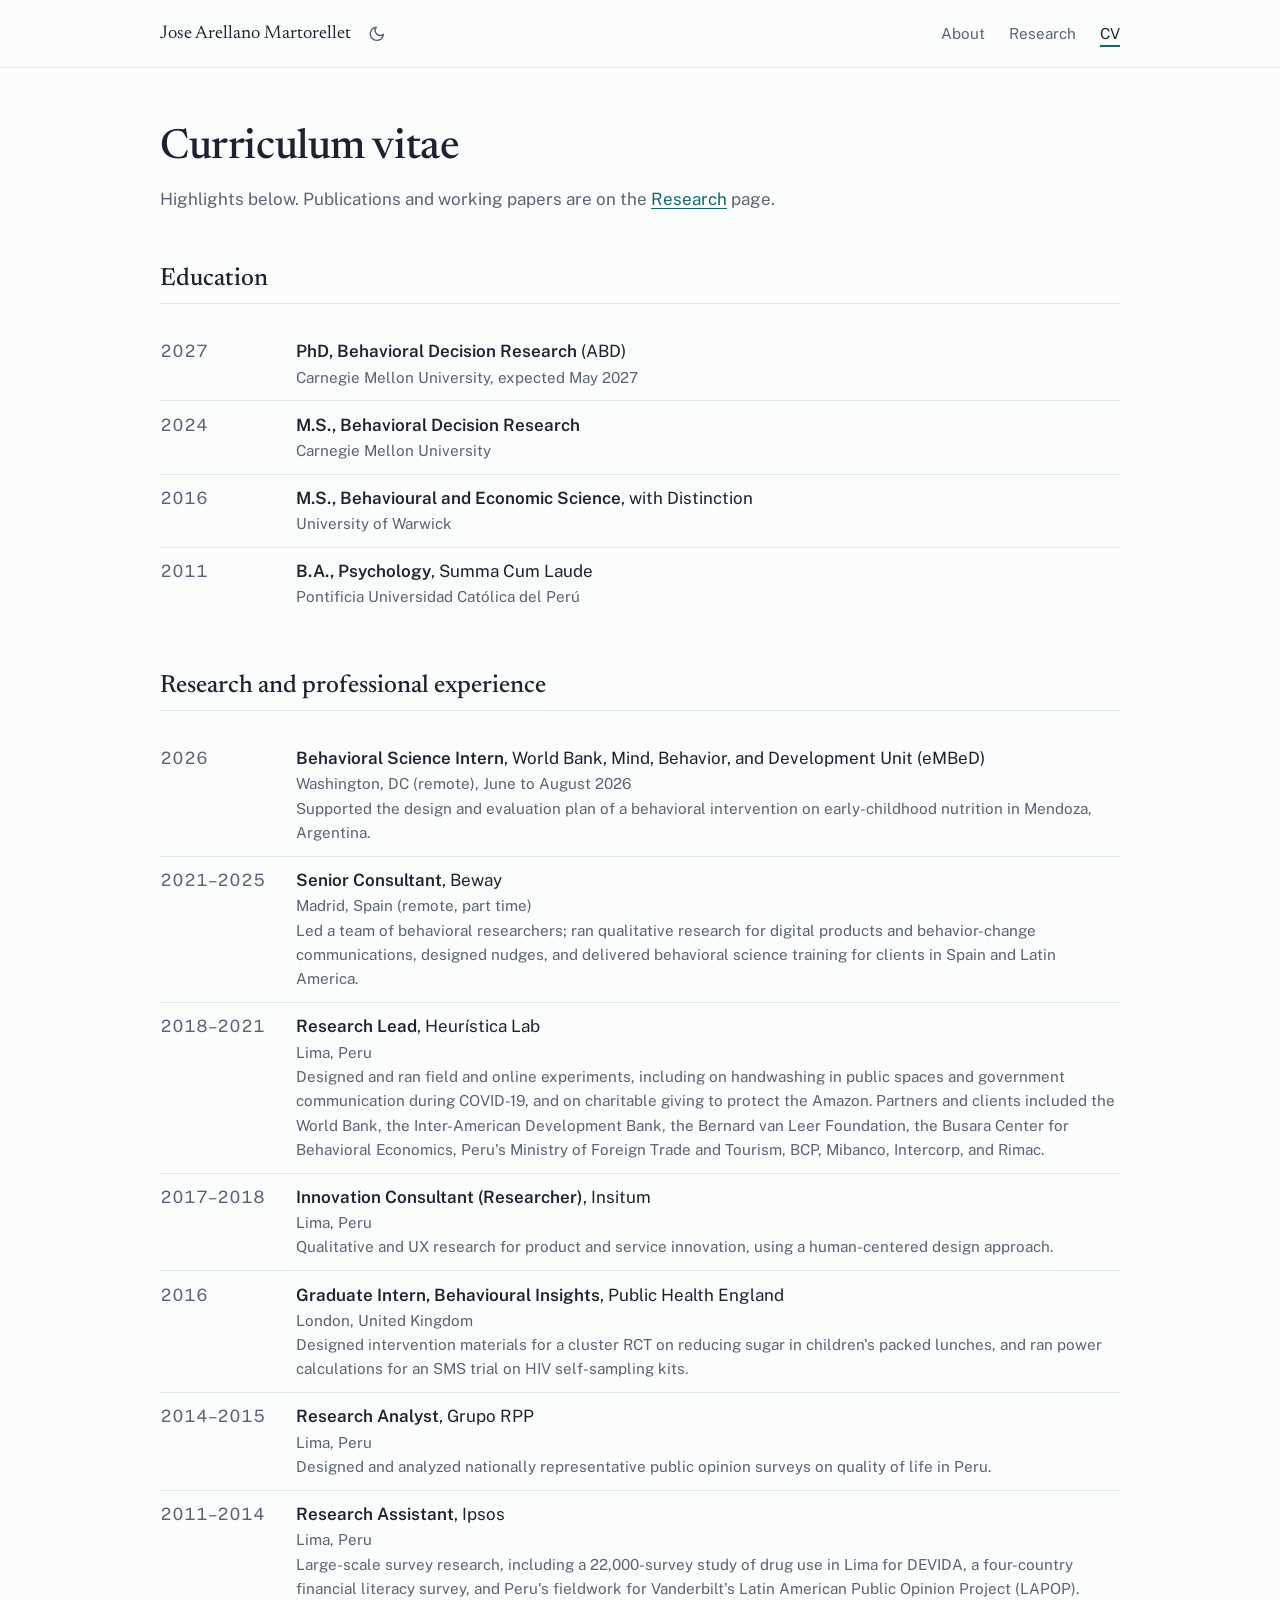
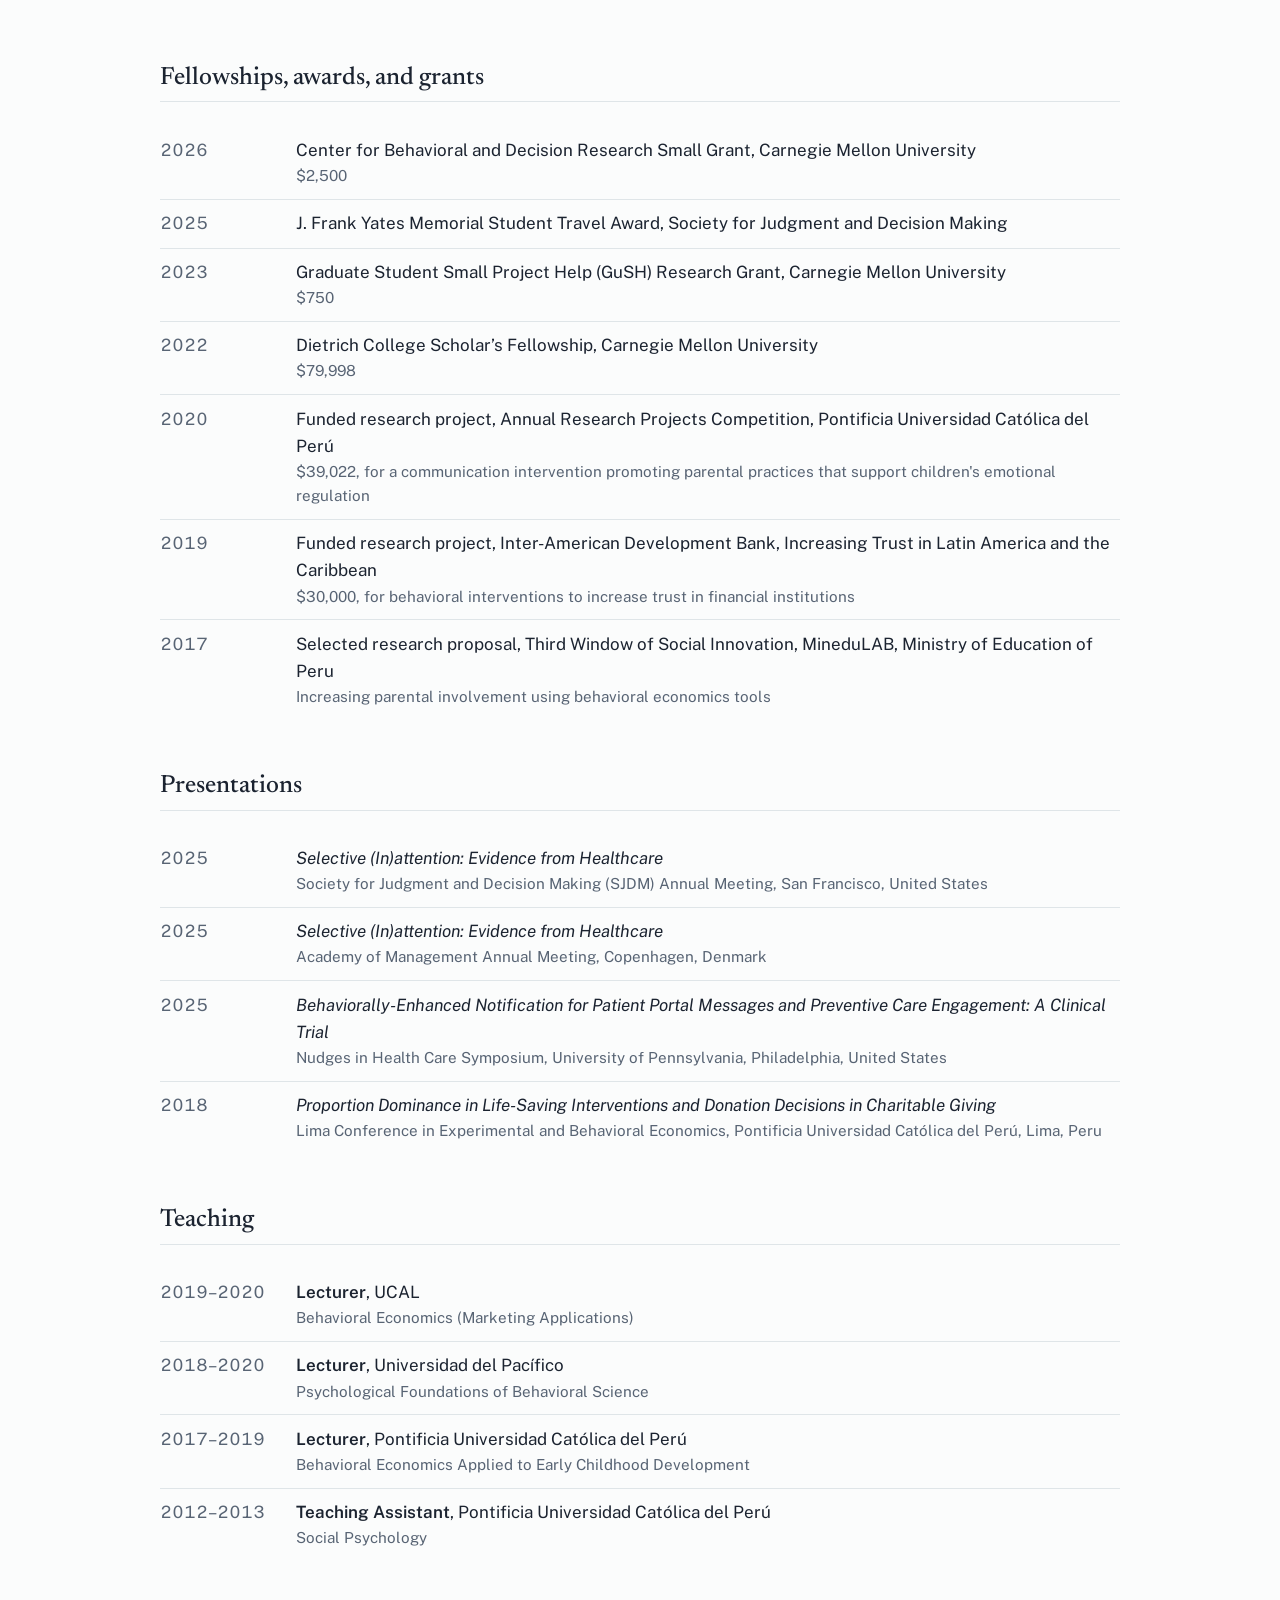
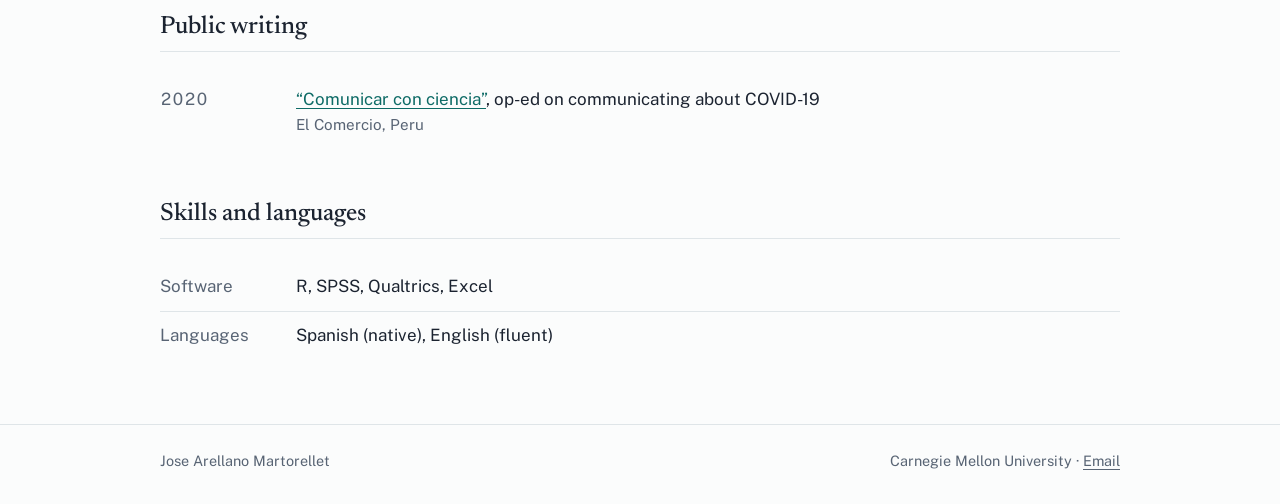
==== cv.html @ ceb55c80 "Add hidden two-thirds guessing game with monthly rounds Co-Authored-By: Claude Opus 5.5 <noreply@ant" ====
<!doctype html>
<html lang="en">
<head>
  <meta charset="utf-8">
  <meta name="viewport" content="width=device-width, initial-scale=1">
  <title>CV | Jose Arellano Martorellet</title>
  <meta name="description" content="Education, fellowships, grants, and teaching of Jose Arellano Martorellet, PhD candidate at Carnegie Mellon University.">
  <meta name="author" content="Jose Arellano Martorellet">
  <link rel="canonical" href="https://josearellanom.com/cv.html">

  <!-- Tab icon: scientist emoji from Noto Emoji (Apache License 2.0), recolored -->
  <link rel="icon" href="images/favicon-192.png" type="image/png" sizes="192x192">
  <link rel="icon" href="images/favicon.png" type="image/png" sizes="64x64">
  <link rel="icon" href="images/favicon-32.png" type="image/png" sizes="32x32">
  <link rel="apple-touch-icon" href="images/apple-touch-icon.png">
  <link rel="preconnect" href="https://fonts.googleapis.com">
  <link rel="preconnect" href="https://fonts.gstatic.com" crossorigin>
  <link href="https://fonts.googleapis.com/css2?family=Newsreader:opsz,wght@6..72,400;6..72,500&family=Public+Sans:wght@400;500;600&display=swap" rel="stylesheet">
  <!-- Light/dark mode: applies the saved choice (or the device setting) before the page draws -->
  <script>
    (function () {
      var t = null;
      try { t = localStorage.getItem('theme'); } catch (e) {}
      if (t !== 'light' && t !== 'dark') t = matchMedia('(prefers-color-scheme: dark)').matches ? 'dark' : 'light';
      document.documentElement.setAttribute('data-theme', t);
    })();
  </script>
  <link rel="stylesheet" href="style.css?v=6">
</head>
<body>

  <!-- ===== HEADER (same on every page) ===== -->
  <header class="site-header">
    <div class="wrap">
      <div class="brand">
        <a class="site-name" href="index.html">Jose Arellano Martorellet</a>
        <button class="theme-toggle" type="button" aria-label="Switch to dark mode" title="Switch light/dark mode">
          <svg class="icon-moon" viewBox="0 0 24 24" fill="none" stroke="currentColor" stroke-width="2" stroke-linecap="round" stroke-linejoin="round" aria-hidden="true"><path d="M21 12.8A9 9 0 1 1 11.2 3a7 7 0 0 0 9.8 9.8z"/></svg>
          <svg class="icon-sun" viewBox="0 0 24 24" fill="none" stroke="currentColor" stroke-width="2" stroke-linecap="round" stroke-linejoin="round" aria-hidden="true"><circle cx="12" cy="12" r="4.5"/><path d="M12 2v2M12 20v2M4.9 4.9l1.4 1.4M17.7 17.7l1.4 1.4M2 12h2M20 12h2M4.9 19.1l1.4-1.4M17.7 6.3l1.4-1.4"/></svg>
        </button>
      </div>
      <nav class="site-nav" aria-label="Main">
        <ul>
          <li><a href="index.html">About</a></li>
          <li><a href="research.html">Research</a></li>
          <li><a href="cv.html" aria-current="page">CV</a></li>
        </ul>
      </nav>
    </div>
  </header>

  <main>
    <div class="wrap">
      <h1 class="page-title">Curriculum vitae</h1>
      <p class="page-lede">Highlights below. Publications and working papers are on the <a href="research.html">Research</a> page.</p>

      <!-- CV DOWNLOAD BUTTON: once you add your CV as "cv.pdf" in the main folder,
           delete the two comment markers around the line below to show the button.
      <a class="cv-download" href="cv.pdf">Download full CV (PDF)</a>
      -->

      <!-- ===================== EDUCATION ===================== -->
      <section class="section" aria-labelledby="edu">
        <h2 id="edu">Education</h2>
        <ul class="dated">
          <li><span class="when">2027</span><span class="what"><strong>PhD, Behavioral Decision Research</strong> (ABD)<span class="detail">Carnegie Mellon University, expected May 2027</span></span></li>
          <li><span class="when">2024</span><span class="what"><strong>M.S., Behavioral Decision Research</strong><span class="detail">Carnegie Mellon University</span></span></li>
          <li><span class="when">2016</span><span class="what"><strong>M.S., Behavioural and Economic Science</strong>, with Distinction<span class="detail">University of Warwick</span></span></li>
          <li><span class="when">2011</span><span class="what"><strong>B.A., Psychology</strong>, Summa Cum Laude<span class="detail">Pontificia Universidad Católica del Perú</span></span></li>
        </ul>
      </section>

      <!-- ===================== EXPERIENCE ===================== -->
      <section class="section" aria-labelledby="experience">
        <h2 id="experience">Research and professional experience</h2>
        <!-- Add new roles at the top. The second "detail" line is a one-sentence description. -->
        <ul class="dated">
          <li><span class="when">2026</span><span class="what"><strong>Behavioral Science Intern</strong>, World Bank, Mind, Behavior, and Development Unit (eMBeD)<span class="detail">Washington, DC (remote), June to August 2026</span><span class="detail">Supported the design and evaluation plan of a behavioral intervention on early-childhood nutrition in Mendoza, Argentina.</span></span></li>
          <li><span class="when">2021–2025</span><span class="what"><strong>Senior Consultant</strong>, Beway<span class="detail">Madrid, Spain (remote, part time)</span><span class="detail">Led a team of behavioral researchers; ran qualitative research for digital products and behavior-change communications, designed nudges, and delivered behavioral science training for clients in Spain and Latin America.</span></span></li>
          <li><span class="when">2018–2021</span><span class="what"><strong>Research Lead</strong>, Heurística Lab<span class="detail">Lima, Peru</span><span class="detail">Designed and ran field and online experiments, including on handwashing in public spaces and government communication during COVID-19, and on charitable giving to protect the Amazon. Partners and clients included the World Bank, the Inter-American Development Bank, the Bernard van Leer Foundation, the Busara Center for Behavioral Economics, Peru's Ministry of Foreign Trade and Tourism, BCP, Mibanco, Intercorp, and Rimac.</span></span></li>
          <li><span class="when">2017–2018</span><span class="what"><strong>Innovation Consultant (Researcher)</strong>, Insitum<span class="detail">Lima, Peru</span><span class="detail">Qualitative and UX research for product and service innovation, using a human-centered design approach.</span></span></li>
          <li><span class="when">2016</span><span class="what"><strong>Graduate Intern, Behavioural Insights</strong>, Public Health England<span class="detail">London, United Kingdom</span><span class="detail">Designed intervention materials for a cluster RCT on reducing sugar in children's packed lunches, and ran power calculations for an SMS trial on HIV self-sampling kits.</span></span></li>
          <li><span class="when">2014–2015</span><span class="what"><strong>Research Analyst</strong>, Grupo RPP<span class="detail">Lima, Peru</span><span class="detail">Designed and analyzed nationally representative public opinion surveys on quality of life in Peru.</span></span></li>
          <li><span class="when">2011–2014</span><span class="what"><strong>Research Assistant</strong>, Ipsos<span class="detail">Lima, Peru</span><span class="detail">Large-scale survey research, including a 22,000-survey study of drug use in Lima for DEVIDA, a four-country financial literacy survey, and Peru's fieldwork for Vanderbilt's Latin American Public Opinion Project (LAPOP).</span></span></li>
        </ul>
      </section>

      <!-- ===================== AWARDS ===================== -->
      <section class="section" aria-labelledby="awards">
        <h2 id="awards">Fellowships, awards, and grants</h2>
        <!-- Add new items at the top. -->
        <ul class="dated">
          <li><span class="when">2026</span><span class="what">Center for Behavioral and Decision Research Small Grant, Carnegie Mellon University<span class="detail">$2,500</span></span></li>
          <li><span class="when">2025</span><span class="what">J. Frank Yates Memorial Student Travel Award, Society for Judgment and Decision Making</span></li>
          <li><span class="when">2023</span><span class="what">Graduate Student Small Project Help (GuSH) Research Grant, Carnegie Mellon University<span class="detail">$750</span></span></li>
          <li><span class="when">2022</span><span class="what">Dietrich College Scholar’s Fellowship, Carnegie Mellon University<span class="detail">$79,998</span></span></li>
          <li><span class="when">2020</span><span class="what">Funded research project, Annual Research Projects Competition, Pontificia Universidad Católica del Perú<span class="detail">$39,022, for a communication intervention promoting parental practices that support children's emotional regulation</span></span></li>
          <li><span class="when">2019</span><span class="what">Funded research project, Inter-American Development Bank, Increasing Trust in Latin America and the Caribbean<span class="detail">$30,000, for behavioral interventions to increase trust in financial institutions</span></span></li>
          <li><span class="when">2017</span><span class="what">Selected research proposal, Third Window of Social Innovation, MineduLAB, Ministry of Education of Peru<span class="detail">Increasing parental involvement using behavioral economics tools</span></span></li>
        </ul>
      </section>

      <!-- ===================== PRESENTATIONS ===================== -->
      <section class="section" aria-labelledby="talks">
        <h2 id="talks">Presentations</h2>
        <!-- Add new talks at the top. Use the paper title as it appears on the Research page. -->
        <ul class="dated">
          <li><span class="when">2025</span><span class="what"><em>Selective (In)attention: Evidence from Healthcare</em><span class="detail">Society for Judgment and Decision Making (SJDM) Annual Meeting, San Francisco, United States</span></span></li>
          <li><span class="when">2025</span><span class="what"><em>Selective (In)attention: Evidence from Healthcare</em><span class="detail">Academy of Management Annual Meeting, Copenhagen, Denmark</span></span></li>
          <li><span class="when">2025</span><span class="what"><em>Behaviorally-Enhanced Notification for Patient Portal Messages and Preventive Care Engagement: A Clinical Trial</em><span class="detail">Nudges in Health Care Symposium, University of Pennsylvania, Philadelphia, United States</span></span></li>
          <li><span class="when">2018</span><span class="what"><em>Proportion Dominance in Life-Saving Interventions and Donation Decisions in Charitable Giving</em><span class="detail">Lima Conference in Experimental and Behavioral Economics, Pontificia Universidad Católica del Perú, Lima, Peru</span></span></li>
        </ul>
      </section>

      <!-- ===================== TEACHING ===================== -->
      <section class="section" aria-labelledby="teaching">
        <h2 id="teaching">Teaching</h2>
        <ul class="dated">
          <li><span class="when">2019–2020</span><span class="what"><strong>Lecturer</strong>, UCAL<span class="detail">Behavioral Economics (Marketing Applications)</span></span></li>
          <li><span class="when">2018–2020</span><span class="what"><strong>Lecturer</strong>, Universidad del Pacífico<span class="detail">Psychological Foundations of Behavioral Science</span></span></li>
          <li><span class="when">2017–2019</span><span class="what"><strong>Lecturer</strong>, Pontificia Universidad Católica del Perú<span class="detail">Behavioral Economics Applied to Early Childhood Development</span></span></li>
          <li><span class="when">2012–2013</span><span class="what"><strong>Teaching Assistant</strong>, Pontificia Universidad Católica del Perú<span class="detail">Social Psychology</span></span></li>
        </ul>
      </section>

      <!-- ===================== PUBLIC WRITING ===================== -->
      <section class="section" aria-labelledby="writing">
        <h2 id="writing">Public writing</h2>
        <ul class="dated">
          <li><span class="when">2020</span><span class="what"><a href="https://elcomercio.pe/opinion/colaboradores/comunicar-con-ciencia-por-jose-arellano-noticia/" target="_blank" rel="noopener">“Comunicar con ciencia”</a>, op-ed on communicating about COVID-19<span class="detail">El Comercio, Peru</span></span></li>
        </ul>
      </section>

      <!-- ===================== SKILLS ===================== -->
      <section class="section" aria-labelledby="skills">
        <h2 id="skills">Skills and languages</h2>
        <ul class="dated">
          <li><span class="when">Software</span><span class="what">R, SPSS, Qualtrics, Excel</span></li>
          <li><span class="when">Languages</span><span class="what">Spanish (native), English (fluent)</span></li>
        </ul>
      </section>
    </div>
  </main>

  <!-- ===== FOOTER (same on every page) ===== -->
  <footer class="site-footer">
    <div class="wrap">
      <span>Jose Arellano Martorellet</span>
      <span>Carnegie Mellon University · <a href="mailto:josearel@andrew.cmu.edu">Email</a></span>
    </div>
  </footer>

  <!-- Light/dark mode button: switches the theme and remembers the choice -->
  <script>
    (function () {
      var btn = document.querySelector('.theme-toggle');
      if (!btn) return;
      function label() {
        var dark = document.documentElement.getAttribute('data-theme') === 'dark';
        btn.setAttribute('aria-label', dark ? 'Switch to light mode' : 'Switch to dark mode');
      }
      label();
      btn.addEventListener('click', function () {
        var next = document.documentElement.getAttribute('data-theme') === 'dark' ? 'light' : 'dark';
        document.documentElement.setAttribute('data-theme', next);
        try { localStorage.setItem('theme', next); } catch (e) {}
        label();
      });
    })();
  </script>
  <!-- Visitor stats (GoatCounter, no cookies): https://josearellanom.goatcounter.com -->
  <script data-goatcounter="https://josearellanom.goatcounter.com/count" async src="//gc.zgo.at/count.js"></script>
</body>
</html>
---- style.css ----
/* =========================================================
   Jose Arellano Martorellet: site styles
   ---------------------------------------------------------
   To change the color scheme, edit the variables in :root.
   Everything else on the site reads from them.
   ========================================================= */

:root {
  --paper:   #fbfcfc;  /* page background */
  --ink:     #1b2330;  /* main text */
  --muted:   #586474;  /* secondary text: venues, dates */
  --accent:  #0e6b66;  /* links, highlights (deep teal) */
  --accent-soft: #e6f1ef; /* light tint behind small highlights */
  --rule:    #dfe5e8;  /* thin divider lines */

  /* Research-theme colors (dots on the home page) */
  --amber:   #df9a2b;
  --teal:    #1f8a80;
  --coral:   #d65f4b;
  --amber-soft: #f1c879; /* small dot behind the photo */

  --serif: "Newsreader", Georgia, "Times New Roman", serif;
  --sans:  "Public Sans", system-ui, -apple-system, "Segoe UI", sans-serif;

  --measure: 60rem;    /* max width of the content area (60rem = 960px) */
  --text:    48rem;    /* max width of paragraphs, so lines stay readable */
}

/* Dark mode.
   By default the site follows the visitor's device setting. The moon/sun button
   in the header overrides it by setting data-theme="light" or "dark" on <html>.
   If you change a dark color, change it in BOTH blocks below. */
@media (prefers-color-scheme: dark) {
  :root:not([data-theme="light"]) {
    --paper:   #12171d;
    --ink:     #e4e8ec;
    --muted:   #9aa6b2;
    --accent:  #6cc5bc;
    --accent-soft: #1b2b2d;
    --rule:    #2a333c;
    --amber:   #e8ae4f;
    --teal:    #4fb8ac;
    --coral:   #e57c69;
    --amber-soft: #8a6a2c;
  }
}
:root[data-theme="dark"] {
  --paper:   #12171d;
  --ink:   #e4e8ec;
  --muted:   #9aa6b2;
  --accent:  #6cc5bc;
  --accent-soft: #1b2b2d;
  --rule:  #2a333c;
  --amber:   #e8ae4f;
  --teal:  #4fb8ac;
  --coral:   #e57c69;
  --amber-soft: #8a6a2c;
}
:root { color-scheme: light; }
:root[data-theme="dark"] { color-scheme: dark; }
@media (prefers-color-scheme: dark) {
  :root:not([data-theme="light"]) { color-scheme: dark; }
}

/* ---------- Base ---------- */

*, *::before, *::after { box-sizing: border-box; }

html { -webkit-text-size-adjust: 100%; }

body {
  margin: 0;
  background: var(--paper);
  color: var(--ink);
  font-family: var(--sans);
  font-size: 1.0625rem;
  line-height: 1.6;
  text-rendering: optimizeLegibility;
}

a {
  color: var(--accent);
  text-decoration: underline;
  text-decoration-thickness: 1px;
  text-underline-offset: 0.18em;
}
a:hover { text-decoration-thickness: 2px; }
a:focus-visible {
  outline: 2px solid var(--accent);
  outline-offset: 3px;
  border-radius: 2px;
}

h1, h2, h3 {
  font-family: var(--serif);
  font-weight: 500;
  line-height: 1.2;
  margin: 0;
}

p { margin: 0 0 1em; }

.wrap {
  max-width: calc(var(--measure) + 4rem);
  margin: 0 auto;
  padding: 0 2rem;   /* side space on large screens; smaller on phones (see bottom) */
}

/* ---------- Header & navigation ---------- */

.site-header {
  border-bottom: 1px solid var(--rule);
}
.site-header .wrap {
  display: flex;
  align-items: center;
  justify-content: space-between;
  gap: 1rem;
  flex-wrap: wrap;
  padding-top: 1.1rem;
  padding-bottom: 1.1rem;
}
.site-name {
  font-family: var(--serif);
  font-size: 1.15rem;
  color: var(--ink);
  text-decoration: none;
}
.site-name:hover { color: var(--accent); }

/* Name + light/dark button, kept together on the left of the header */
.brand {
  display: flex;
  align-items: center;
  gap: 0.6rem;
}
.theme-toggle {
  display: grid;
  place-items: center;
  width: 2rem;
  height: 2rem;
  padding: 0;
  border: 0;
  border-radius: 50%;
  background: transparent;
  color: var(--muted);
  cursor: pointer;
  transition: color 0.15s, background-color 0.15s;
}
.theme-toggle:hover { color: var(--ink); background: var(--accent-soft); }
.theme-toggle:focus-visible { outline: 2px solid var(--accent); outline-offset: 2px; }
.theme-toggle svg { width: 1.1rem; height: 1.1rem; }
/* Show the moon in light mode (click for dark) and the sun in dark mode */
.theme-toggle .icon-sun { display: none; }
:root[data-theme="dark"] .theme-toggle .icon-sun { display: block; }
:root[data-theme="dark"] .theme-toggle .icon-moon { display: none; }

.site-nav ul {
  display: flex;
  gap: 1.5rem;
  list-style: none;
  margin: 0;
  padding: 0;
}
.site-nav a {
  color: var(--muted);
  text-decoration: none;
  font-size: 0.95rem;
  padding-bottom: 0.2rem;
  border-bottom: 2px solid transparent;
}
.site-nav a:hover { color: var(--ink); }
.site-nav a[aria-current="page"] {
  color: var(--ink);
  border-bottom-color: var(--accent);
}

main { padding: 3.5rem 0 4rem; }

/* ---------- Home page ---------- */

.hero {
  display: grid;
  grid-template-columns: 1fr 19rem;
  gap: 3.5rem;
  align-items: end;
}
.hero-text { padding-bottom: 3rem; }

.hero h1 {
  font-size: clamp(2rem, 4.4vw, 2.75rem);   /* name size: min, scales with screen, max */
  letter-spacing: -0.015em;
  line-height: 1.04;
  margin-bottom: 1rem;
}
.hero h1 span { display: block; }
/* Keeps "Arellano Martorellet" on one line on laptops and desktops */
@media (min-width: 900px) {
  .hero h1 span { white-space: nowrap; }
}

.position {
  color: var(--muted);
  line-height: 1.5;
  margin-bottom: 1.6rem;
}
.position strong { color: var(--ink); font-weight: 500; }

.bio p { max-width: var(--text); }

/* Contact icons under the bio */
.icon-links {
  display: flex;
  flex-wrap: wrap;
  gap: 0.6rem;
  list-style: none;
  margin: 1.5rem 0 0;
  padding: 0;
}
.icon-links a {
  display: grid;
  place-items: center;
  width: 2.5rem;
  height: 2.5rem;
  border-radius: 50%;
  color: var(--ink);
  font-size: 1.3rem;
  text-decoration: none;
  transition: color 0.15s, background-color 0.15s;
}
.icon-links a:hover {
  color: var(--accent);
  background: var(--accent-soft);
}
.icon-links li:first-child a { margin-left: -0.55rem; } /* lines the first icon up with the text above */

/* The cut-out photo "stands" on the line above the research themes.
   The soft circle and small dot behind it are drawn here, not in the image. */
.figure {
  position: relative;
  margin: 0;
  height: 23.85rem;           /* photo height (10% smaller than the original 26.5rem) */
  display: flex;
  align-items: flex-end;
  justify-content: center;
}
.figure::before {
  content: "";
  position: absolute;
  border-radius: 50%;
  z-index: 0;
}
.figure::before {            /* soft circle */
  width: 15.75rem;
  height: 15.75rem;
  background: var(--accent-soft);
  left: 50%;
  top: 3.4rem;
  transform: translateX(-50%);
}
.ball {                      /* small gold dot: secretly a link to the tennis game */
  position: absolute;
  z-index: 2;
  width: 2.85rem;               /* 5% smaller than the original 3rem */
  height: 2.85rem;
  border-radius: 50%;
  background-color: var(--amber-soft);
  /* the two white seam lines of a tennis ball */
  background-image: url("data:image/svg+xml,%3Csvg xmlns='http://www.w3.org/2000/svg' viewBox='0 0 64 64'%3E%3Cg fill='none' stroke='white' stroke-width='3.5' stroke-linecap='round' opacity='0.9'%3E%3Cpath d='M15 4 C30 18 30 46 15 60'/%3E%3Cpath d='M49 4 C34 18 34 46 49 60'/%3E%3C/g%3E%3C/svg%3E");
  background-size: cover;
  right: 0;
  top: 2.5rem;
  transition: transform 0.2s ease;
  animation: ball-float 4s ease-in-out infinite;   /* slow, gentle bob */
}
.ball:hover { transform: scale(1.12) rotate(20deg); }
.egg-guess {                 /* small teal "2/3" token: secretly a link to the guessing game */
  position: absolute;
  z-index: 2;
  left: 0.9rem;
  top: 6.2rem;
  width: 2.7rem;
  height: 2.7rem;
  border-radius: 50%;
  display: grid;
  place-items: center;
  background: var(--teal);
  color: #fff;
  font-family: var(--serif);
  font-size: 1.65rem;
  line-height: 1;
  text-decoration: none;
  animation: ball-float 4s ease-in-out infinite;
  animation-delay: -2s;      /* floats out of step with the tennis ball */
  transition: transform 0.2s ease;
}
.egg-guess:hover { transform: scale(1.12); color: #fff; text-decoration: none; }
.egg-guess:focus-visible { outline: 2px solid var(--ink); outline-offset: 3px; }
@keyframes ball-float {
  0%, 100% { translate: 0 0; }
  50%      { translate: 0 -8px; }
}
/* No floating for visitors who have asked their device to reduce motion */
@media (prefers-reduced-motion: reduce) {
  .ball, .egg-guess { animation: none; }
}
.figure img {
  position: relative;
  z-index: 1;
  height: 100%;
  width: auto;
  display: block;
}

/* Research themes: three columns, each with its own color dot */
.dot {
  flex: none;
  width: 0.75rem;
  height: 0.75rem;
  border-radius: 50%;
  background: var(--dot, var(--accent));
  display: inline-block;
}
.themes {
  display: grid;
  grid-template-columns: repeat(3, 1fr);
  border-bottom: 1px solid var(--rule);
}
.hero { border-bottom: 1px solid var(--rule); }   /* the line the photo stands on */
.themes-title {                /* "Questions that drive my work" */
  font-size: 1.5rem;
  margin: 2.5rem 0 0.25rem;
}
.theme { padding: 1.6rem 1.6rem 1.6rem 0; }
.theme + .theme {
  padding-left: 1.6rem;
  border-left: 1px solid var(--rule);
}
.theme h2 {
  display: flex;
  align-items: center;
  gap: 0.65rem;
  font-size: 1.35rem;
  margin-bottom: 0.5rem;
}
.theme p {
  margin: 0;
  color: var(--muted);
  font-size: 0.95rem;
}
.theme .questions {
  list-style: none;
  margin: 0;
  padding: 0;
  color: var(--muted);
  font-size: 0.9rem;
  line-height: 1.5;
}
.theme .questions li + li { margin-top: 0.5rem; }

/* "See my research" button under the three themes */
.research-link { margin: 2rem 0 0; }
.button-link {
  display: inline-block;
  padding: 0.6rem 1.25rem;
  border: 1px solid var(--accent);
  border-radius: 999px;
  color: var(--accent);
  font-weight: 500;
  font-size: 0.95rem;
  text-decoration: none;
  transition: background-color 0.15s, color 0.15s;
}
.button-link:hover {
  background: var(--accent);
  color: var(--paper);
}

/* Current work list */
.current { margin-top: 2.75rem; }
.current > h2 {
  font-size: 1.75rem;
  margin-bottom: 0.5rem;
}
.work {
  list-style: none;
  margin: 0;
  padding: 0;
}
.work li {
  display: flex;
  gap: 0.9rem;
  padding: 0.9rem 0;
  border-bottom: 1px solid var(--rule);
}
.work .dot {
  width: 0.62rem;
  height: 0.62rem;
  margin-top: 0.55rem;
}
.work .dots {                /* papers that belong to two themes */
  flex: none;
  display: flex;
  flex-direction: column;
  gap: 0.35rem;
  margin-top: 0.55rem;
}
.work .dots .dot { margin-top: 0; }
.work h3 {
  font-size: 1.18rem;
  line-height: 1.3;
}
.work .meta {
  font-size: 0.88rem;
  color: var(--muted);
}
.see-all {
  margin: 1rem 0 0;
  font-size: 0.95rem;
}

/* ---------- Inner pages (Research, CV) ---------- */

.page-title {
  font-size: clamp(2rem, 5vw, 2.6rem);
  letter-spacing: -0.01em;
  margin-bottom: 0.75rem;
}
.page-lede {
  color: var(--muted);
  margin-bottom: 0;
  max-width: var(--text);
}

.section { margin-top: 3.25rem; }
.section > h2 {
  font-size: 1.55rem;
  padding-bottom: 0.5rem;
  border-bottom: 1px solid var(--rule);
  margin-bottom: 1.5rem;
}

/* A publication or working paper */
.entry { margin-bottom: 1.9rem; }
.entry:last-child { margin-bottom: 0; }
.entry h3 {
  font-size: 1.28rem;
  margin-bottom: 0.3rem;
}
.entry .authors { margin: 0 0 0.15rem; }
.entry .authors .me { font-weight: 600; }
.entry .venue {
  color: var(--muted);
  margin: 0 0 0.4rem;
}
.entry .summary {
  margin: 0.3rem 0 0.4rem;
  max-width: var(--text);
}
.status {
  display: inline-block;
  font-size: 0.82rem;
  font-weight: 500;
  color: var(--accent);
  background: var(--accent-soft);
  padding: 0.1rem 0.55rem;
  border-radius: 4px;
  margin-bottom: 0.35rem;
}
.entry-links {
  display: flex;
  flex-wrap: wrap;
  gap: 0.2rem 1.1rem;
  list-style: none;
  margin: 0;
  padding: 0;
  font-size: 0.93rem;
}

/* Theme key and theme dots on the Research and CV pages */
.theme-key {
  display: flex;
  flex-wrap: wrap;
  gap: 0.4rem 1.5rem;
  list-style: none;
  margin: 1.25rem 0 0;
  padding: 0;
  font-size: 0.9rem;
  color: var(--muted);
}
.theme-key li {
  display: flex;
  align-items: center;
  gap: 0.5rem;
}
.entry { padding-left: 1.5rem; }
.entry h3 { position: relative; }
.entry h3 .dot {
  position: absolute;
  left: -1.5rem;
  top: 0.42em;
  width: 0.65rem;
  height: 0.65rem;
}
.entry h3 .dot + .dot { top: calc(0.42em + 0.95rem); }  /* second theme dot, stacked below */
.dated .when .dot {
  width: 0.6rem;
  height: 0.6rem;
  margin-left: 0.55rem;
  vertical-align: 0.05em;
}

/* A publication shown with a small cover image on the right */
.entry.with-cover {
  display: grid;
  grid-template-columns: minmax(0, 1fr) 6.5rem;
  column-gap: 2rem;
  align-items: start;
}
.entry-body { min-width: 0; }
.cover { display: block; margin-top: 0.3rem; }
.cover img {
  display: block;
  width: 100%;
  height: auto;
  border-radius: 3px;
  box-shadow: 0 1px 2px rgba(20, 30, 45, 0.18), 0 6px 16px rgba(20, 30, 45, 0.12);
  transition: transform 0.2s ease;
}
.cover:hover img { transform: translateY(-2px); }
/* faint outline so the dark cover stays visible on the dark background */
:root[data-theme="dark"] .cover img { outline: 1px solid rgba(255, 255, 255, 0.14); }
@media (prefers-color-scheme: dark) {
  :root:not([data-theme="light"]) .cover img { outline: 1px solid rgba(255, 255, 255, 0.14); }
}
@media (max-width: 640px) {
  .entry.with-cover { grid-template-columns: 1fr; }
  .cover { width: 5.5rem; margin-top: 1rem; }
}

/* Simple dated list used for talks, education, teaching, awards */
.dated {
  list-style: none;
  margin: 0;
  padding: 0;
}
.dated li {
  display: grid;
  grid-template-columns: 7.5rem 1fr;
  gap: 1rem;
  padding: 0.65rem 0;
  border-bottom: 1px solid var(--rule);
}
.dated li:last-child { border-bottom: 0; }
.dated .when {
  white-space: nowrap;
  color: var(--muted);
  font-variant-numeric: tabular-nums;
}
.dated .what strong { font-weight: 600; }
.dated .detail {
  display: block;
  color: var(--muted);
  font-size: 0.95rem;
}

.cv-download {
  display: inline-block;
  margin-top: 1.5rem;
  padding: 0.6rem 1.1rem;
  border: 1px solid var(--accent);
  border-radius: 6px;
  text-decoration: none;
  font-weight: 500;
}
.cv-download:hover { background: var(--accent-soft); }

/* ---------- Footer ---------- */

.site-footer {
  border-top: 1px solid var(--rule);
  color: var(--muted);
  font-size: 0.9rem;
}
.site-footer .wrap {
  display: flex;
  justify-content: space-between;
  flex-wrap: wrap;
  gap: 0.5rem 1.5rem;
  padding-top: 1.5rem;
  padding-bottom: 2rem;
}
.site-footer a { color: var(--muted); }
.site-footer a:hover { color: var(--accent); }

/* ---------- Small screens ---------- */

@media (max-width: 760px) {
  .hero {
    grid-template-columns: 1fr;
    gap: 0;
  }
  .figure {                  /* photo moves above the name */
    order: -1;
    height: 15.3rem;
    justify-content: flex-start;
    border-bottom: 1px solid var(--rule);
    margin-bottom: 1.75rem;
  }
  .figure::before { width: 10.8rem; height: 10.8rem; top: 2.25rem; left: 5.4rem; }
  .ball { width: 1.9rem; height: 1.9rem; top: 1.3rem; right: auto; left: 10.4rem; }
  .egg-guess { width: 1.8rem; height: 1.8rem; font-size: 1.1rem; top: 5.6rem; left: 12.4rem; }
  .hero-text { padding-bottom: 2.25rem; }
  .themes { grid-template-columns: 1fr; }
  .theme,
  .theme + .theme {
    padding: 1.25rem 0;
    border-left: 0;
  }
  .theme + .theme { border-top: 1px solid var(--rule); }
}

@media (max-width: 640px) {
  .wrap { padding: 0 1.25rem; }
  main { padding: 2rem 0 3rem; }
  .site-nav ul { gap: 1.15rem; }
  .dated li {
    grid-template-columns: 1fr;
    gap: 0.1rem;
  }
}

@media print {
  .site-header, .site-footer, .cv-download { display: none; }
  body { background: #fff; color: #000; }
}
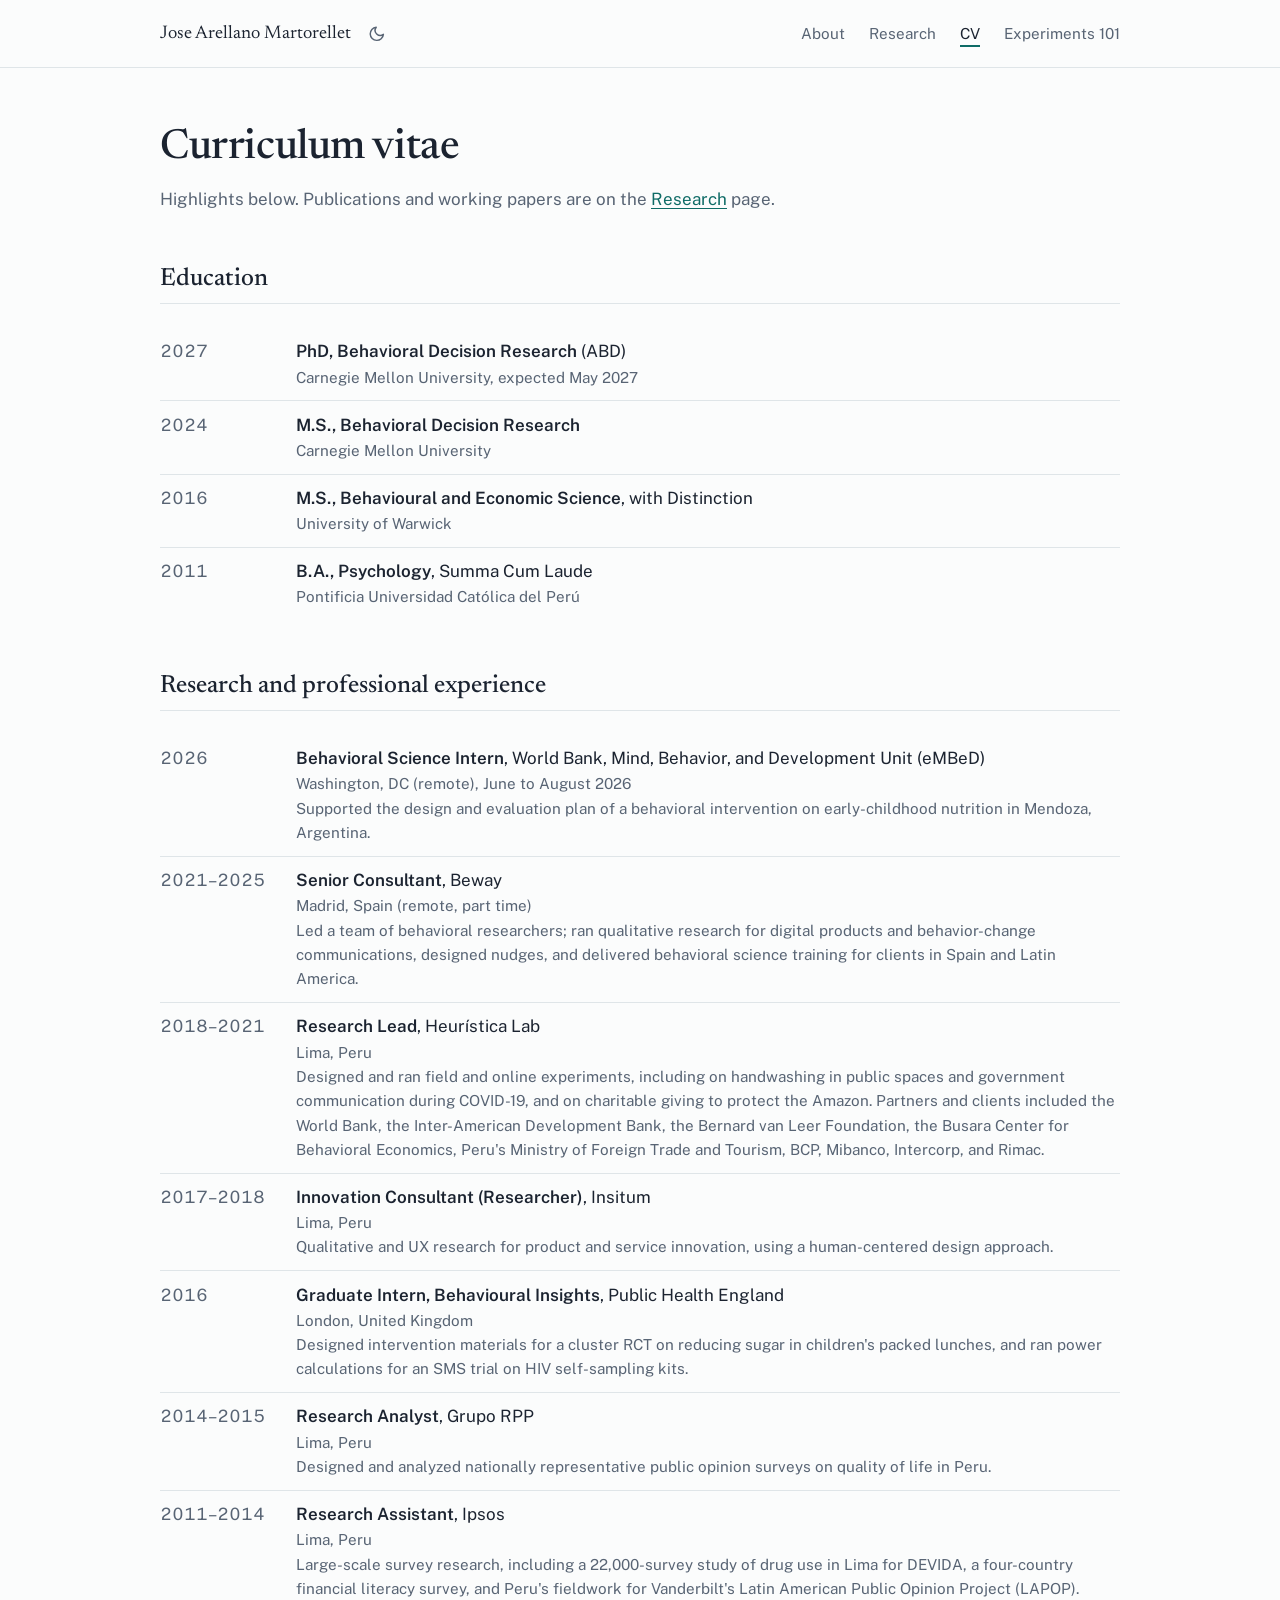
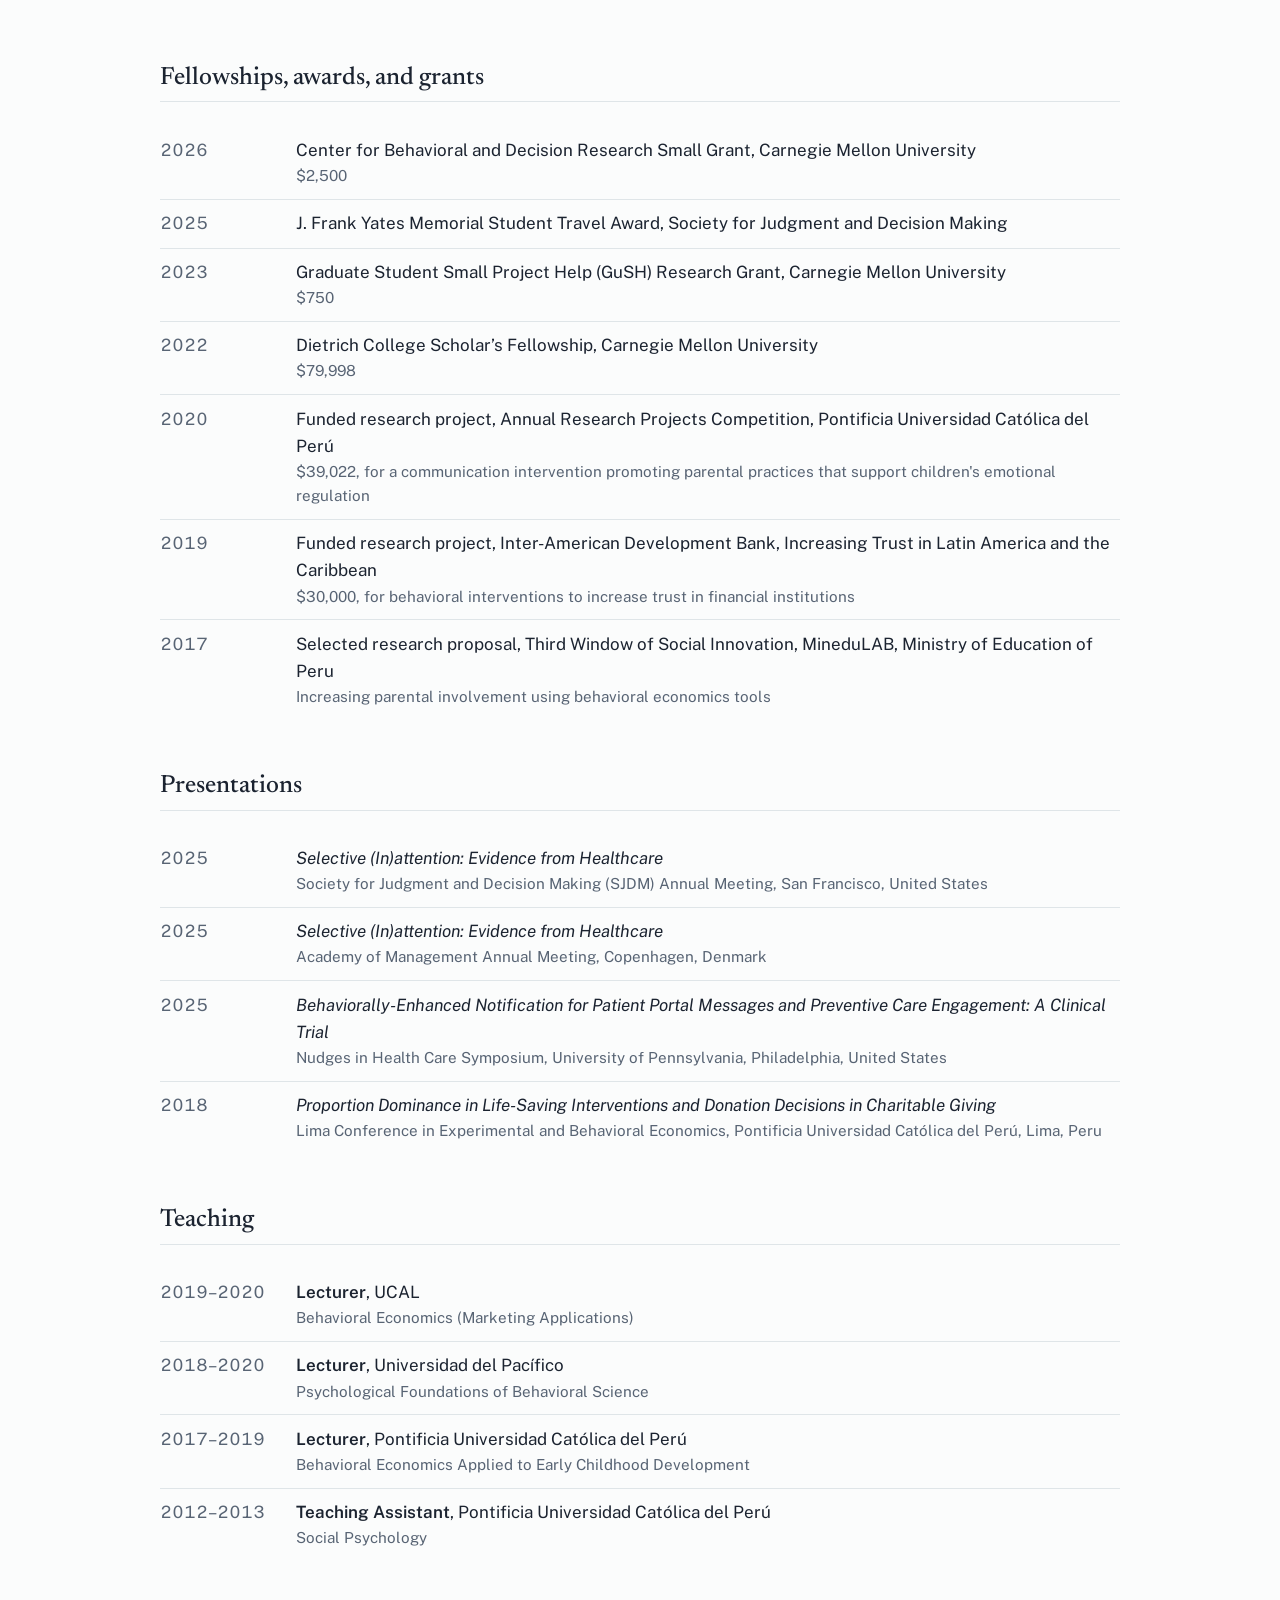
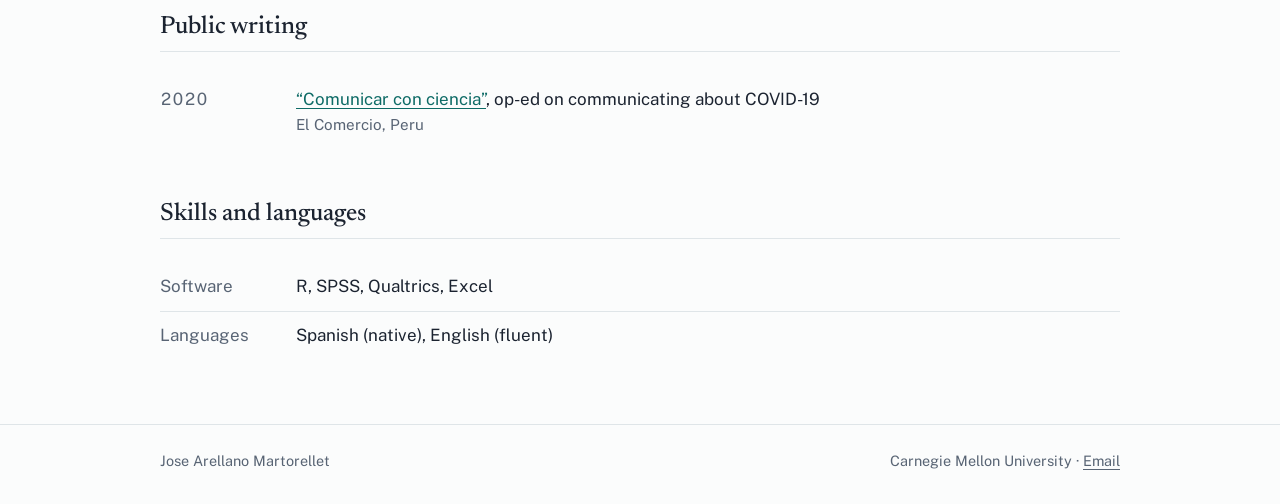
==== commit 7a16f123: "Add Experiments 101 FAQ page and link it from the main menu Co-Authored-By: Claude Opus 5.5 <noreply" ====
--- a/cv.html
+++ b/cv.html
@@ -25,7 +25,7 @@
       document.documentElement.setAttribute('data-theme', t);
     })();
   </script>
-  <link rel="stylesheet" href="style.css?v=6">
+  <link rel="stylesheet" href="style.css?v=7">
 </head>
 <body>
 
@@ -44,6 +44,7 @@
           <li><a href="index.html">About</a></li>
           <li><a href="research.html">Research</a></li>
           <li><a href="cv.html" aria-current="page">CV</a></li>
+          <li><a href="experiments.html">Experiments 101</a></li>
         </ul>
       </nav>
     </div>
--- a/style.css
+++ b/style.css
@@ -187,17 +187,27 @@
 }
 .hero-text { padding-bottom: 3rem; }
 
-.hero h1 {
-  font-size: clamp(2rem, 4.4vw, 2.75rem);   /* name size: min, scales with screen, max */
-  letter-spacing: -0.015em;
-  line-height: 1.04;
-  margin-bottom: 1rem;
-}
-.hero h1 span { display: block; }
-/* Keeps "Arellano Martorellet" on one line on laptops and desktops */
-@media (min-width: 900px) {
-  .hero h1 span { white-space: nowrap; }
-}
+.hero h1.hello {               /* the big "Hello!" */
+  font-family: var(--sans);
+  font-weight: 700;
+  font-size: clamp(2.6rem, 5vw, 3.4rem);
+  letter-spacing: -0.03em;
+  line-height: 1;
+  margin-bottom: 1.4rem;
+}
+
+/* Photo with the name and title underneath */
+.portrait { display: flex; flex-direction: column; align-items: center; }
+.namecard { margin: 0; padding: 0.9rem 0 1.1rem; text-align: center; }
+.namecard-name {
+  display: block;
+  font-family: var(--serif);
+  font-weight: 500;
+  font-size: 1.3rem;
+  line-height: 1.3;
+  color: var(--ink);
+}
+.namecard-title { display: block; font-size: 0.85rem; color: var(--muted); margin-top: 0.1rem; }
 
 .position {
   color: var(--muted);
@@ -600,12 +610,16 @@
     grid-template-columns: 1fr;
     gap: 0;
   }
-  .figure {                  /* photo moves above the name */
+  .portrait {                /* photo and name move above "Hello!" */
     order: -1;
+    align-items: flex-start;
+    border-bottom: 1px solid var(--rule);
+    margin-bottom: 1.75rem;
+  }
+  .namecard { text-align: left; }
+  .figure {
     height: 15.3rem;
     justify-content: flex-start;
-    border-bottom: 1px solid var(--rule);
-    margin-bottom: 1.75rem;
   }
   .figure::before { width: 10.8rem; height: 10.8rem; top: 2.25rem; left: 5.4rem; }
   .ball { width: 1.9rem; height: 1.9rem; top: 1.3rem; right: auto; left: 10.4rem; }
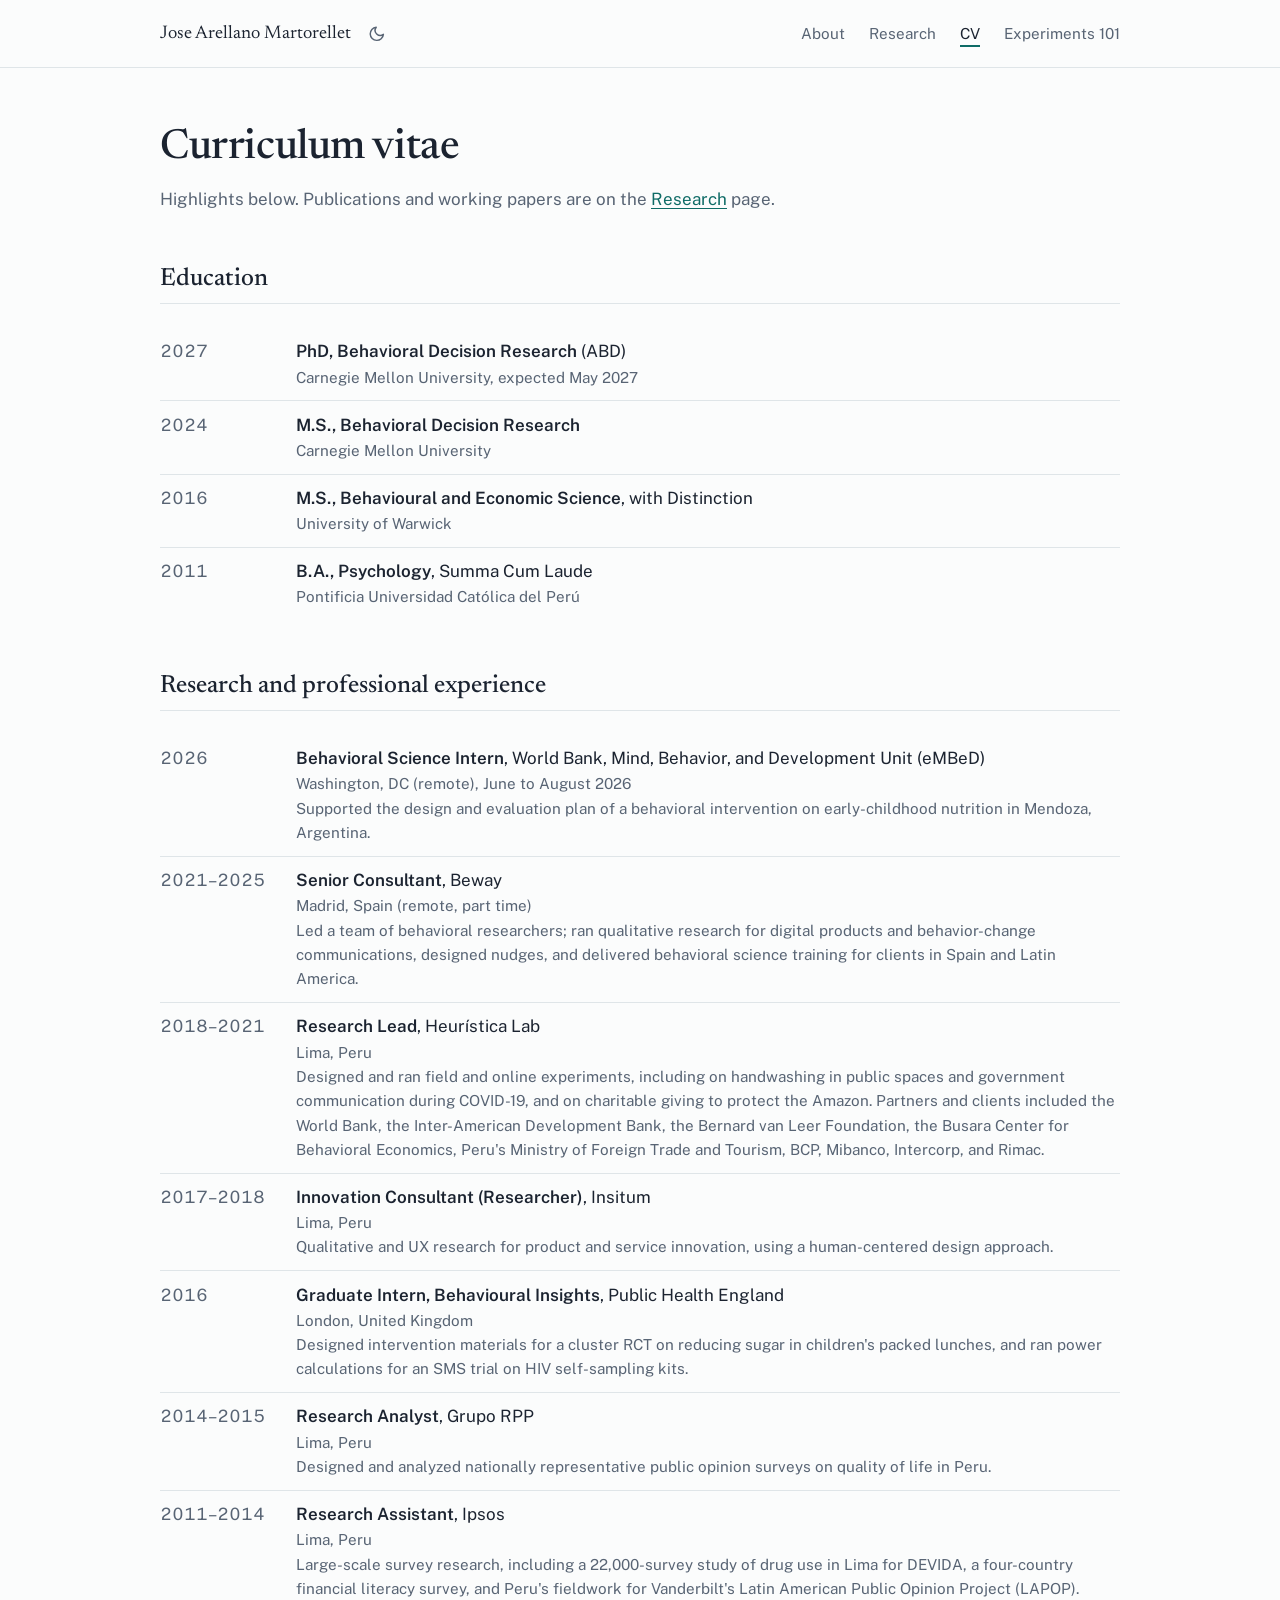
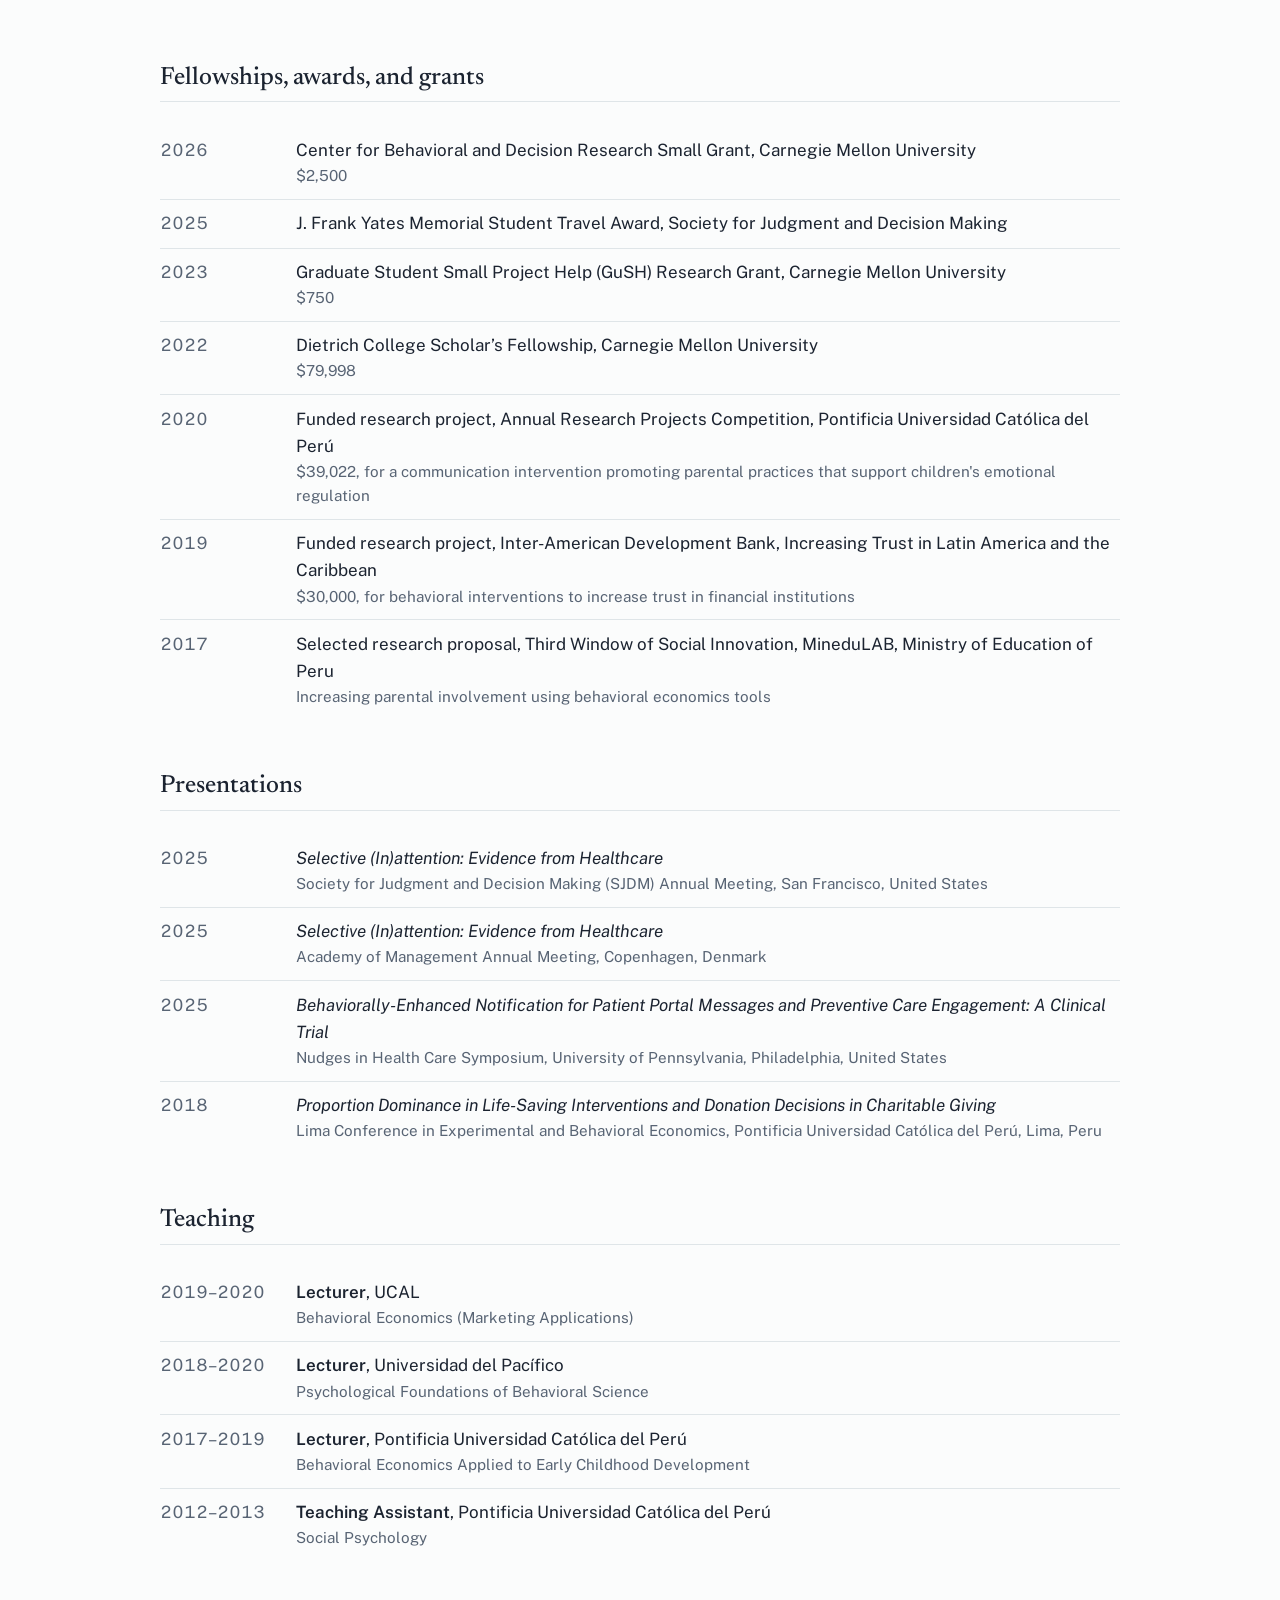
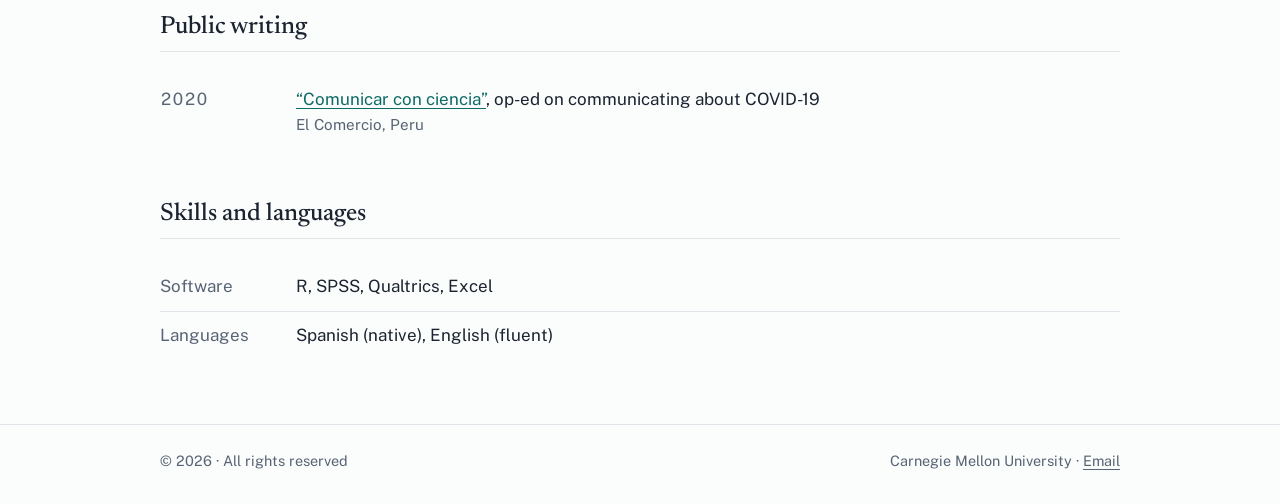
==== commit 6996a3f1: "Footer: replace name with copyright notice on all pages Co-Authored-By: Claude Opus 5.5 <noreply@ant" ====
--- a/cv.html
+++ b/cv.html
@@ -146,7 +146,7 @@
   <!-- ===== FOOTER (same on every page) ===== -->
   <footer class="site-footer">
     <div class="wrap">
-      <span>Jose Arellano Martorellet</span>
+      <span>© 2026 · All rights reserved</span>
       <span>Carnegie Mellon University · <a href="mailto:josearel@andrew.cmu.edu">Email</a></span>
     </div>
   </footer>
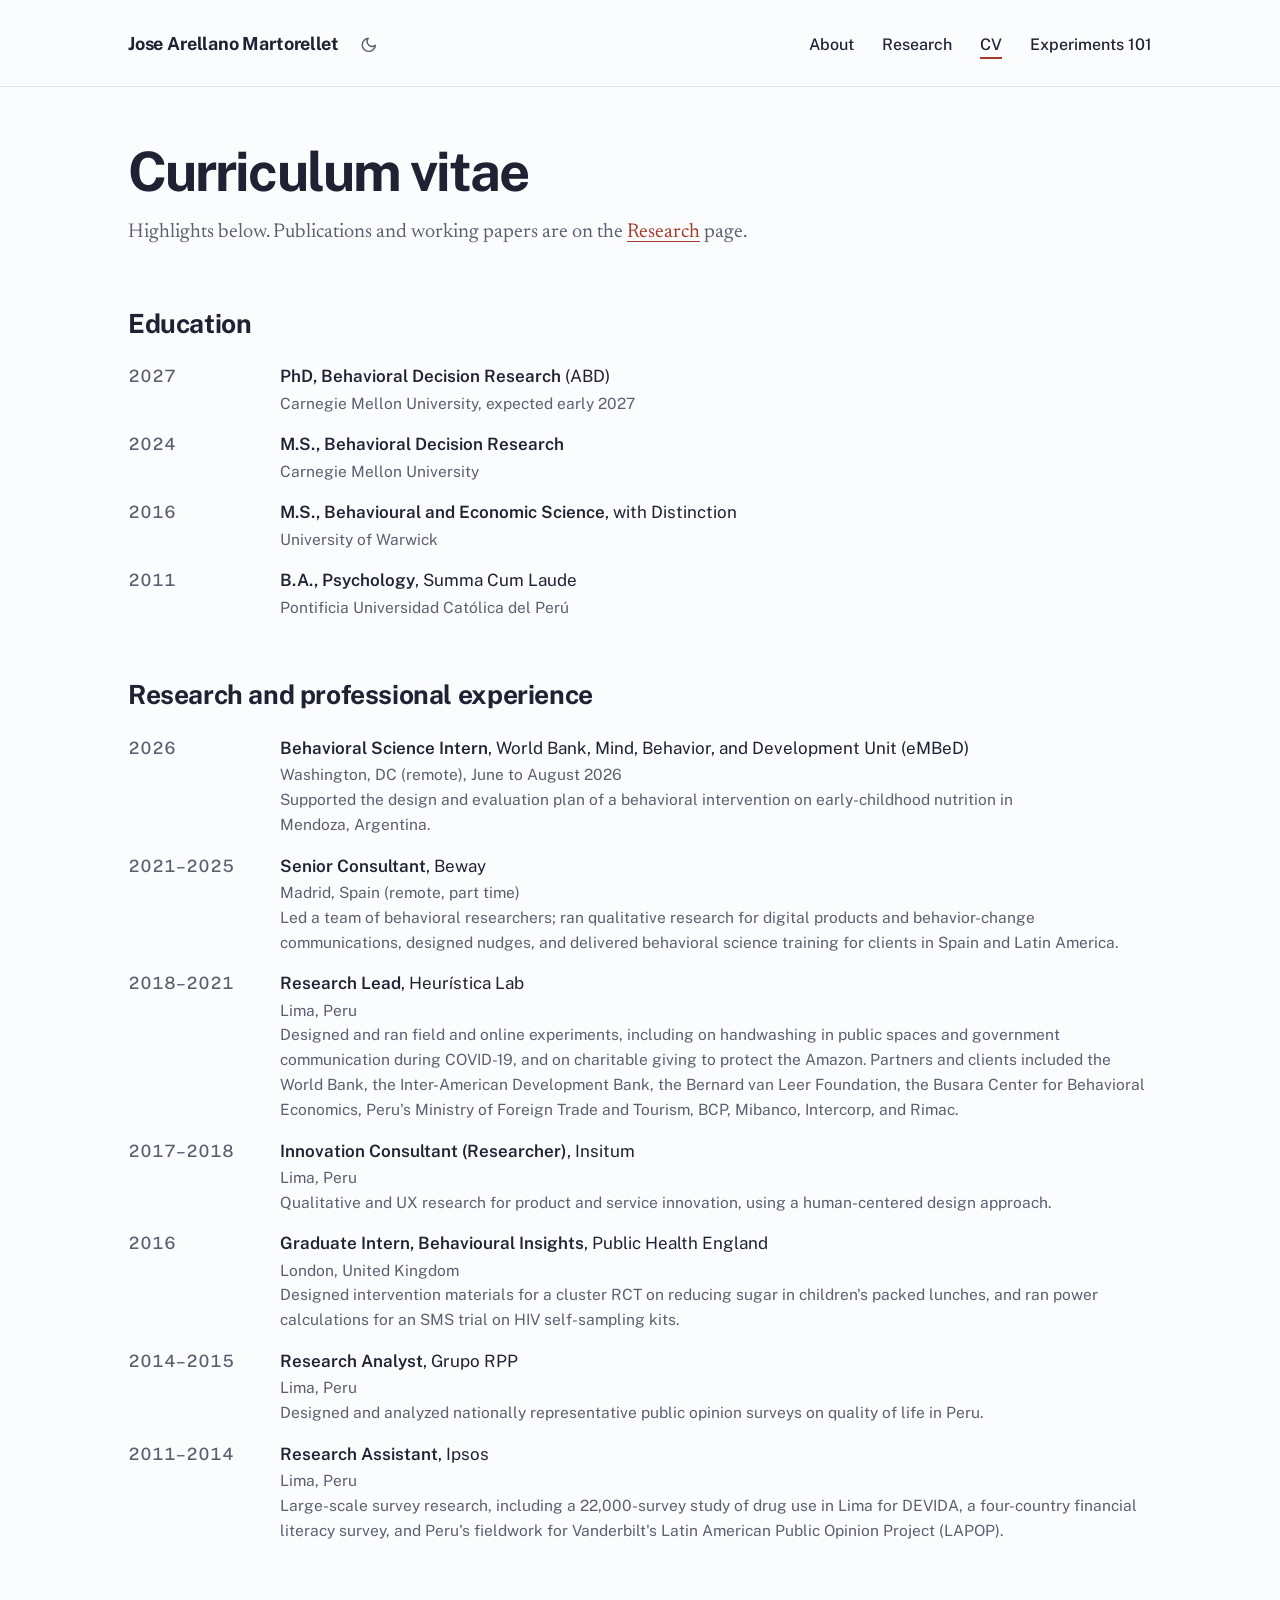
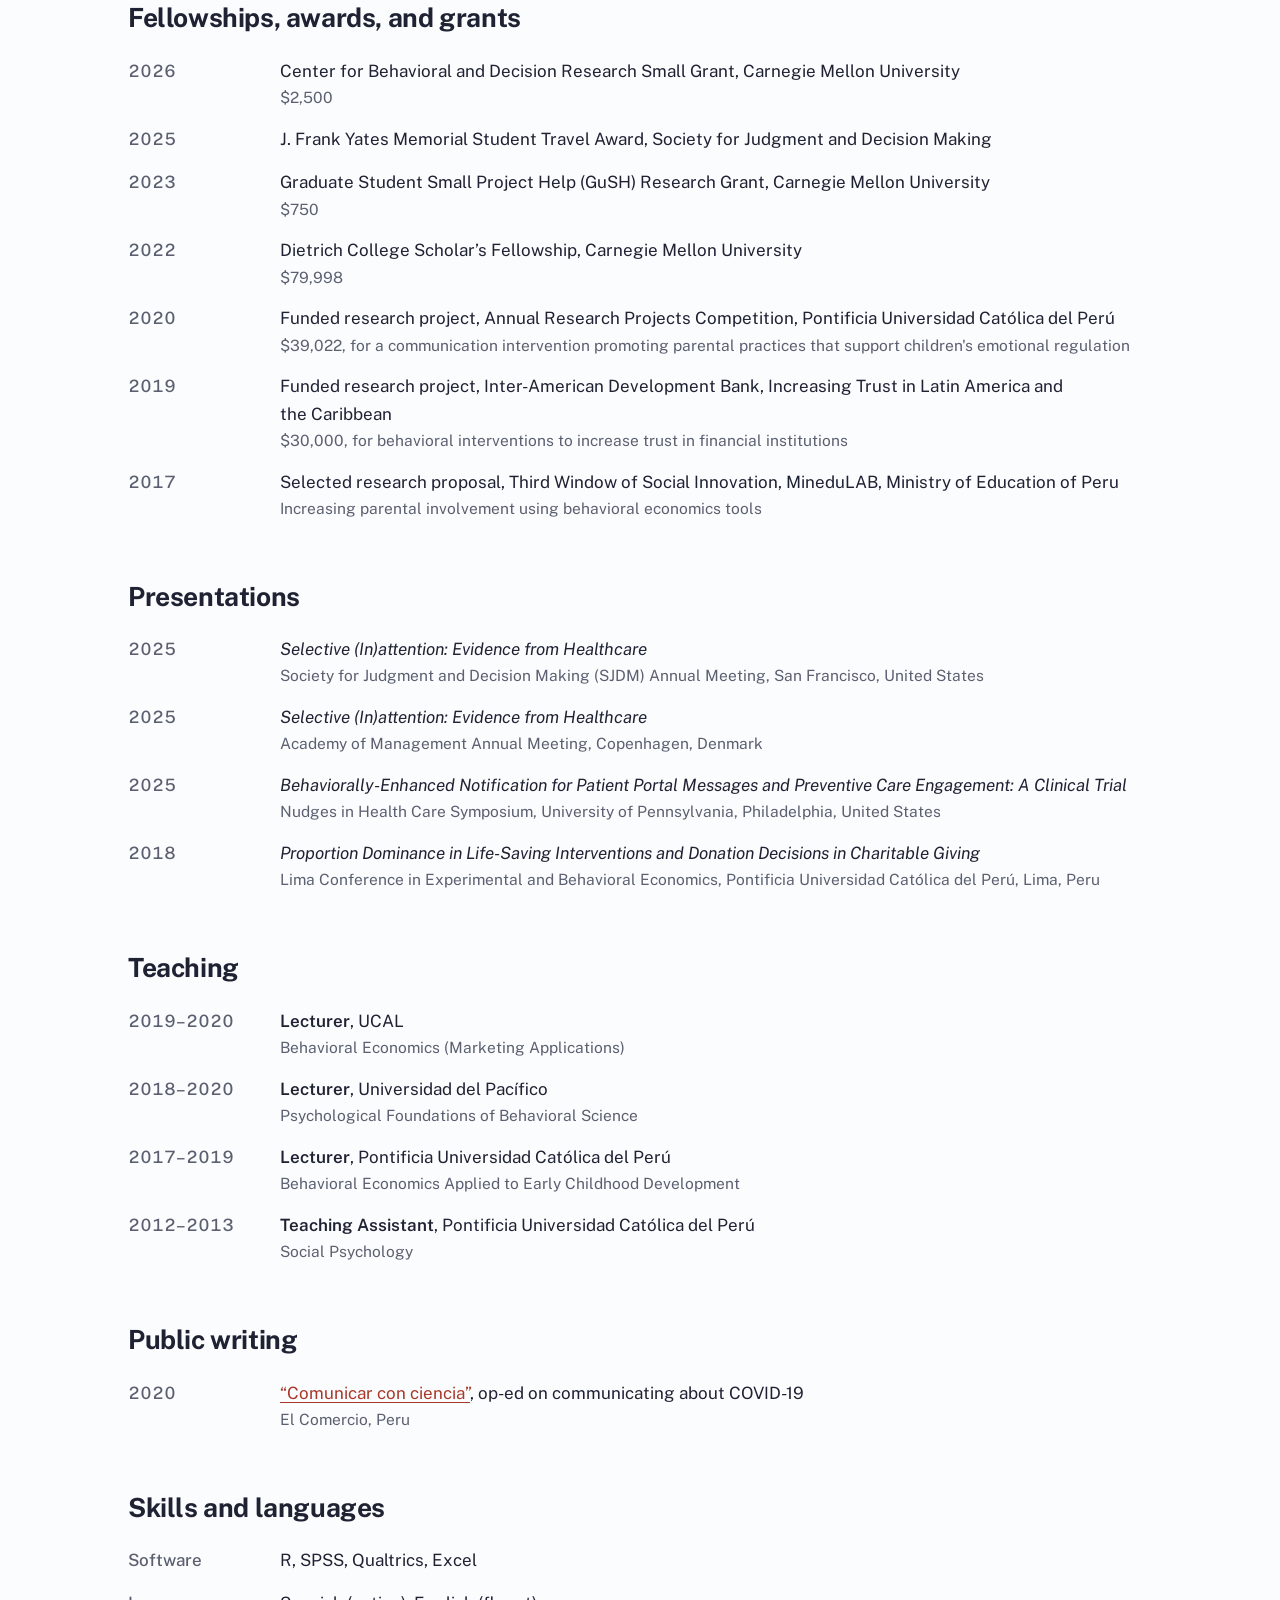
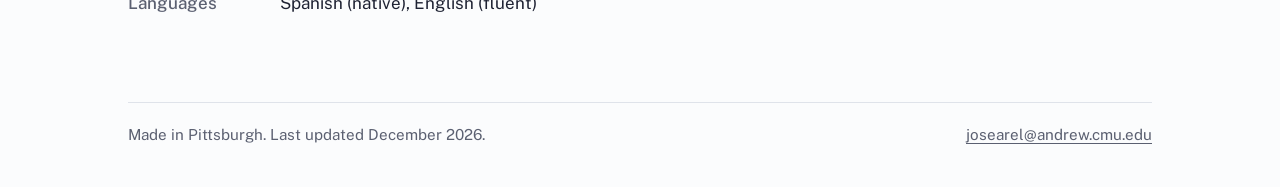
==== commit e0ebc132: "Redesign: soft intro band, Lately section, quieter type and links; CV: PhD expected early 2027 Co-Au" ====
--- a/cv.html
+++ b/cv.html
@@ -15,7 +15,7 @@
   <link rel="apple-touch-icon" href="images/apple-touch-icon.png">
   <link rel="preconnect" href="https://fonts.googleapis.com">
   <link rel="preconnect" href="https://fonts.gstatic.com" crossorigin>
-  <link href="https://fonts.googleapis.com/css2?family=Newsreader:opsz,wght@6..72,400;6..72,500&family=Public+Sans:wght@400;500;600&display=swap" rel="stylesheet">
+  <link href="https://fonts.googleapis.com/css2?family=Newsreader:ital,opsz,wght@0,6..72,400;0,6..72,500;1,6..72,400&family=Public+Sans:wght@400;500;600&display=swap" rel="stylesheet">
   <!-- Light/dark mode: applies the saved choice (or the device setting) before the page draws -->
   <script>
     (function () {
@@ -25,7 +25,7 @@
       document.documentElement.setAttribute('data-theme', t);
     })();
   </script>
-  <link rel="stylesheet" href="style.css?v=7">
+  <link rel="stylesheet" href="style.css?v=8">
 </head>
 <body>
 
@@ -64,7 +64,7 @@
       <section class="section" aria-labelledby="edu">
         <h2 id="edu">Education</h2>
         <ul class="dated">
-          <li><span class="when">2027</span><span class="what"><strong>PhD, Behavioral Decision Research</strong> (ABD)<span class="detail">Carnegie Mellon University, expected May 2027</span></span></li>
+          <li><span class="when">2027</span><span class="what"><strong>PhD, Behavioral Decision Research</strong> (ABD)<span class="detail">Carnegie Mellon University, expected early 2027</span></span></li>
           <li><span class="when">2024</span><span class="what"><strong>M.S., Behavioral Decision Research</strong><span class="detail">Carnegie Mellon University</span></span></li>
           <li><span class="when">2016</span><span class="what"><strong>M.S., Behavioural and Economic Science</strong>, with Distinction<span class="detail">University of Warwick</span></span></li>
           <li><span class="when">2011</span><span class="what"><strong>B.A., Psychology</strong>, Summa Cum Laude<span class="detail">Pontificia Universidad Católica del Perú</span></span></li>
@@ -146,8 +146,18 @@
   <!-- ===== FOOTER (same on every page) ===== -->
   <footer class="site-footer">
     <div class="wrap">
-      <span>© 2026 · All rights reserved</span>
-      <span>Carnegie Mellon University · <a href="mailto:josearel@andrew.cmu.edu">Email</a></span>
+      <span>Made in Pittsburgh. Last updated <span class="updated">November 2026</span>.</span>
+      <script>
+        (function () {   /* "Last updated": the month this page was last changed on the server */
+          var d = new Date(document.lastModified);
+          if (isNaN(d)) return;
+          var es = document.documentElement.lang === 'es';
+          document.querySelectorAll('.updated').forEach(function (e) {
+            e.textContent = d.toLocaleDateString(es ? 'es' : 'en-US', { month: 'long', year: 'numeric' });
+          });
+        })();
+      </script>
+      <a href="mailto:josearel@andrew.cmu.edu">josearel@andrew.cmu.edu</a>
     </div>
   </footer>
 
--- a/style.css
+++ b/style.css
@@ -6,24 +6,25 @@
    ========================================================= */
 
 :root {
-  --paper:   #fbfcfc;  /* page background */
-  --ink:     #1b2330;  /* main text */
-  --muted:   #586474;  /* secondary text: venues, dates */
-  --accent:  #0e6b66;  /* links, highlights (deep teal) */
-  --accent-soft: #e6f1ef; /* light tint behind small highlights */
-  --rule:    #dfe5e8;  /* thin divider lines */
-
-  /* Research-theme colors (dots on the home page) */
+  --paper:   #fbfcfd;  /* page background */
+  --field:   #e9edf5;  /* soft blue band behind the intro on the About page */
+  --ink:     #1e2233;  /* main text */
+  --muted:   #5b6071;  /* secondary text: venues, dates */
+  --accent:  #a8392a;  /* links, the "!" in Hello!, small highlights (brick red) */
+  --accent-soft: #f3e4e0; /* light tint behind small highlights */
+  --rule:    #dfe3ea;  /* thin divider lines */
+
+  /* Older theme colors, still used by the tennis game and Experiments 101 */
   --amber:   #df9a2b;
   --teal:    #1f8a80;
   --coral:   #d65f4b;
-  --amber-soft: #f1c879; /* small dot behind the photo */
+  --amber-soft: #f1c879; /* the tennis ball next to the photo */
 
   --serif: "Newsreader", Georgia, "Times New Roman", serif;
   --sans:  "Public Sans", system-ui, -apple-system, "Segoe UI", sans-serif;
 
-  --measure: 60rem;    /* max width of the content area (60rem = 960px) */
-  --text:    48rem;    /* max width of paragraphs, so lines stay readable */
+  --measure: 64rem;    /* max width of the content area (64rem = 1024px) */
+  --text:    42rem;    /* max width of paragraphs, so lines stay readable */
 }
 
 /* Dark mode.
@@ -32,12 +33,13 @@
    If you change a dark color, change it in BOTH blocks below. */
 @media (prefers-color-scheme: dark) {
   :root:not([data-theme="light"]) {
-    --paper:   #12171d;
-    --ink:     #e4e8ec;
-    --muted:   #9aa6b2;
-    --accent:  #6cc5bc;
-    --accent-soft: #1b2b2d;
-    --rule:    #2a333c;
+    --paper:   #13161e;
+    --field:   #1c2130;
+    --ink:     #e6e8ee;
+    --muted:   #a2a8b6;
+    --accent:  #f0917e;
+    --accent-soft: #3a2421;
+    --rule:    #2b303c;
     --amber:   #e8ae4f;
     --teal:    #4fb8ac;
     --coral:   #e57c69;
@@ -45,14 +47,15 @@
   }
 }
 :root[data-theme="dark"] {
-  --paper:   #12171d;
-  --ink:   #e4e8ec;
-  --muted:   #9aa6b2;
-  --accent:  #6cc5bc;
-  --accent-soft: #1b2b2d;
-  --rule:  #2a333c;
+  --paper:   #13161e;
+  --field:   #1c2130;
+  --ink:     #e6e8ee;
+  --muted:   #a2a8b6;
+  --accent:  #f0917e;
+  --accent-soft: #3a2421;
+  --rule:    #2b303c;
   --amber:   #e8ae4f;
-  --teal:  #4fb8ac;
+  --teal:    #4fb8ac;
   --coral:   #e57c69;
   --amber-soft: #8a6a2c;
 }
@@ -86,19 +89,24 @@
 }
 a:hover { text-decoration-thickness: 2px; }
 a:focus-visible {
-  outline: 2px solid var(--accent);
+  outline: 2px solid var(--ink);
   outline-offset: 3px;
-  border-radius: 2px;
-}
-
+}
+
+/* Headings: Public Sans, bold, like the "Hello!" */
 h1, h2, h3 {
-  font-family: var(--serif);
-  font-weight: 500;
+  font-family: var(--sans);
+  font-weight: 700;
+  letter-spacing: -0.015em;
   line-height: 1.2;
   margin: 0;
 }
 
 p { margin: 0 0 1em; }
+p, li, dd { text-wrap: pretty; }
+
+/* Reading text (bio, questions, paper summaries) is set in Newsreader */
+.prose { font-family: var(--serif); font-size: 1.25rem; line-height: 1.6; }
 
 .wrap {
   max-width: calc(var(--measure) + 4rem);
@@ -115,14 +123,16 @@
   display: flex;
   align-items: center;
   justify-content: space-between;
-  gap: 1rem;
+  gap: 1rem 2rem;
   flex-wrap: wrap;
-  padding-top: 1.1rem;
-  padding-bottom: 1.1rem;
+  padding-top: 1.4rem;
+  padding-bottom: 1.2rem;
 }
 .site-name {
-  font-family: var(--serif);
-  font-size: 1.15rem;
+  font-family: var(--sans);
+  font-weight: 700;
+  font-size: 1.125rem;
+  letter-spacing: -0.01em;
   color: var(--ink);
   text-decoration: none;
 }
@@ -132,23 +142,22 @@
 .brand {
   display: flex;
   align-items: center;
-  gap: 0.6rem;
+  gap: 0.5rem;
 }
 .theme-toggle {
   display: grid;
   place-items: center;
-  width: 2rem;
-  height: 2rem;
+  width: 2.75rem;
+  height: 2.75rem;
   padding: 0;
   border: 0;
-  border-radius: 50%;
   background: transparent;
   color: var(--muted);
   cursor: pointer;
-  transition: color 0.15s, background-color 0.15s;
-}
-.theme-toggle:hover { color: var(--ink); background: var(--accent-soft); }
-.theme-toggle:focus-visible { outline: 2px solid var(--accent); outline-offset: 2px; }
+  transition: color 0.15s;
+}
+.theme-toggle:hover { color: var(--ink); }
+.theme-toggle:focus-visible { outline: 2px solid var(--ink); outline-offset: 0; }
 .theme-toggle svg { width: 1.1rem; height: 1.1rem; }
 /* Show the moon in light mode (click for dark) and the sun in dark mode */
 .theme-toggle .icon-sun { display: none; }
@@ -157,122 +166,106 @@
 
 .site-nav ul {
   display: flex;
-  gap: 1.5rem;
+  flex-wrap: wrap;
+  gap: 0.4rem 1.75rem;
   list-style: none;
   margin: 0;
   padding: 0;
 }
 .site-nav a {
-  color: var(--muted);
+  color: var(--ink);
+  font-weight: 500;
+  font-size: 1rem;
   text-decoration: none;
-  font-size: 0.95rem;
-  padding-bottom: 0.2rem;
-  border-bottom: 2px solid transparent;
-}
-.site-nav a:hover { color: var(--ink); }
+}
+.site-nav a:hover { color: var(--accent); }
 .site-nav a[aria-current="page"] {
-  color: var(--ink);
-  border-bottom-color: var(--accent);
+  text-decoration: underline;
+  text-decoration-color: var(--accent);
+  text-decoration-thickness: 2px;
+  text-underline-offset: 0.45em;
 }
 
 main { padding: 3.5rem 0 4rem; }
 
-/* ---------- Home page ---------- */
+/* ---------- About page ---------- */
+
+/* The soft blue band that holds the header and the intro */
+.intro { background: var(--field); }
+.intro .site-header { border-bottom: 0; }
 
 .hero {
   display: grid;
-  grid-template-columns: 1fr 19rem;
-  gap: 3.5rem;
+  grid-template-columns: minmax(0, 1fr) 20rem;
+  gap: 4rem;
   align-items: end;
-}
-.hero-text { padding-bottom: 3rem; }
+  padding-top: 3.5rem;
+}
+.hero-text { padding-bottom: 4rem; max-width: 38rem; }
 
 .hero h1.hello {               /* the big "Hello!" */
   font-family: var(--sans);
   font-weight: 700;
-  font-size: clamp(2.6rem, 5vw, 3.4rem);
-  letter-spacing: -0.03em;
+  font-size: clamp(3rem, 7vw, 4.75rem);
+  letter-spacing: -0.035em;
   line-height: 1;
-  margin-bottom: 1.4rem;
-}
-
-/* Photo with the name and title underneath */
-.portrait { display: flex; flex-direction: column; align-items: center; }
-.namecard { margin: 0; padding: 0.9rem 0 1.1rem; text-align: center; }
-.namecard-name {
-  display: block;
-  font-family: var(--serif);
-  font-weight: 500;
-  font-size: 1.3rem;
-  line-height: 1.3;
-  color: var(--ink);
-}
-.namecard-title { display: block; font-size: 0.85rem; color: var(--muted); margin-top: 0.1rem; }
-
-.position {
-  color: var(--muted);
-  line-height: 1.5;
-  margin-bottom: 1.6rem;
-}
-.position strong { color: var(--ink); font-weight: 500; }
+  margin-bottom: 2rem;
+}
+.hello .bang { color: var(--accent); }   /* the "!" */
 
 .bio p { max-width: var(--text); }
-
-/* Contact icons under the bio */
-.icon-links {
+.bio p:last-child { margin-bottom: 0; }
+
+/* "See my research" button and the text links next to it */
+.hero-actions {
   display: flex;
   flex-wrap: wrap;
-  gap: 0.6rem;
+  align-items: center;
+  gap: 1rem 1.75rem;
+  margin-top: 2.25rem;
+}
+.button {
+  display: inline-flex;
+  align-items: center;
+  min-height: 2.9rem;
+  padding: 0 1.4rem;
+  background: var(--ink);
+  color: var(--paper);
+  font-weight: 600;
+  font-size: 1rem;
+  text-decoration: none;
+  transition: background-color 0.15s;
+}
+.button:hover { background: var(--accent); color: var(--paper); }
+.text-links {
+  display: flex;
+  flex-wrap: wrap;
+  gap: 0.5rem 1.25rem;
   list-style: none;
-  margin: 1.5rem 0 0;
+  margin: 0;
   padding: 0;
-}
-.icon-links a {
-  display: grid;
-  place-items: center;
-  width: 2.5rem;
-  height: 2.5rem;
-  border-radius: 50%;
-  color: var(--ink);
-  font-size: 1.3rem;
-  text-decoration: none;
-  transition: color 0.15s, background-color 0.15s;
-}
-.icon-links a:hover {
-  color: var(--accent);
-  background: var(--accent-soft);
-}
-.icon-links li:first-child a { margin-left: -0.55rem; } /* lines the first icon up with the text above */
-
-/* The cut-out photo "stands" on the line above the research themes.
-   The soft circle and small dot behind it are drawn here, not in the image. */
+  font-size: 1rem;
+}
+
+/* The cut-out photo stands on the bottom edge of the blue band */
 .figure {
   position: relative;
   margin: 0;
-  height: 23.85rem;           /* photo height (10% smaller than the original 26.5rem) */
   display: flex;
   align-items: flex-end;
   justify-content: center;
 }
-.figure::before {
-  content: "";
-  position: absolute;
-  border-radius: 50%;
-  z-index: 0;
-}
-.figure::before {            /* soft circle */
-  width: 15.75rem;
-  height: 15.75rem;
-  background: var(--accent-soft);
-  left: 50%;
-  top: 3.4rem;
-  transform: translateX(-50%);
-}
-.ball {                      /* small gold dot: secretly a link to the tennis game */
+.figure img {
+  display: block;
+  width: 100%;
+  max-width: 20rem;
+  height: auto;
+}
+.ball {                      /* small tennis ball: secretly a link to the tennis game */
   position: absolute;
   z-index: 2;
-  width: 2.85rem;               /* 5% smaller than the original 3rem */
-  height: 2.85rem;
+  width: 2.6rem;
+  height: 2.6rem;
   border-radius: 50%;
   background-color: var(--amber-soft);
   /* the two white seam lines of a tennis ball */
@@ -284,7 +277,7 @@
   animation: ball-float 4s ease-in-out infinite;   /* slow, gentle bob */
 }
 .ball:hover { transform: scale(1.12) rotate(20deg); }
-.egg-guess {                 /* small teal "2/3" token: secretly a link to the guessing game */
+.egg-guess {                 /* paused guessing game token (see README) */
   position: absolute;
   z-index: 2;
   left: 0.9rem;
@@ -301,11 +294,8 @@
   line-height: 1;
   text-decoration: none;
   animation: ball-float 4s ease-in-out infinite;
-  animation-delay: -2s;      /* floats out of step with the tennis ball */
-  transition: transform 0.2s ease;
-}
-.egg-guess:hover { transform: scale(1.12); color: #fff; text-decoration: none; }
-.egg-guess:focus-visible { outline: 2px solid var(--ink); outline-offset: 3px; }
+  animation-delay: -2s;
+}
 @keyframes ball-float {
   0%, 100% { translate: 0 0; }
   50%      { translate: 0 -8px; }
@@ -314,217 +304,120 @@
 @media (prefers-reduced-motion: reduce) {
   .ball, .egg-guess { animation: none; }
 }
-.figure img {
-  position: relative;
-  z-index: 1;
-  height: 100%;
-  width: auto;
-  display: block;
-}
-
-/* Research themes: three columns, each with its own color dot */
-.dot {
-  flex: none;
-  width: 0.75rem;
-  height: 0.75rem;
-  border-radius: 50%;
-  background: var(--dot, var(--accent));
-  display: inline-block;
-}
-.themes {
-  display: grid;
-  grid-template-columns: repeat(3, 1fr);
-  border-bottom: 1px solid var(--rule);
-}
-.hero { border-bottom: 1px solid var(--rule); }   /* the line the photo stands on */
-.themes-title {                /* "Questions that drive my work" */
-  font-size: 1.5rem;
-  margin: 2.5rem 0 0.25rem;
-}
-.theme { padding: 1.6rem 1.6rem 1.6rem 0; }
-.theme + .theme {
-  padding-left: 1.6rem;
-  border-left: 1px solid var(--rule);
-}
-.theme h2 {
-  display: flex;
-  align-items: center;
-  gap: 0.65rem;
-  font-size: 1.35rem;
-  margin-bottom: 0.5rem;
-}
-.theme p {
-  margin: 0;
-  color: var(--muted);
-  font-size: 0.95rem;
-}
-.theme .questions {
+
+/* Two-column rows: a short label on the left, content on the right.
+   Used by "Lately" and "Questions that drive my work". */
+.home-section + .home-section { margin-top: 4.5rem; }
+.home-section > h2 {
+  font-size: 1.65rem;
+  margin-bottom: 1.5rem;
+}
+.rows {
+  display: grid;
+  grid-template-columns: 12rem minmax(0, 1fr);
+  column-gap: 3rem;
+  margin: 0;
+}
+.rows dt {
+  font-family: var(--sans);
+  font-size: 1rem;
+  font-weight: 500;
+  color: var(--muted);
+  font-variant-numeric: tabular-nums;
+  line-height: 2;
+}
+.rows dt.now { color: var(--accent); font-weight: 600; }
+.rows dd {
+  margin: 0 0 1rem;
+  max-width: var(--text);
+}
+.questions-rows { row-gap: 2rem; }
+.questions-rows h3 {
+  font-size: 1rem;
+  font-weight: 600;
+  letter-spacing: 0;
+  line-height: 1.4;
+  padding-top: 0.35rem;
+}
+.questions-rows ul {
   list-style: none;
   margin: 0;
   padding: 0;
-  color: var(--muted);
-  font-size: 0.9rem;
-  line-height: 1.5;
-}
-.theme .questions li + li { margin-top: 0.5rem; }
-
-/* "See my research" button under the three themes */
-.research-link { margin: 2rem 0 0; }
-.button-link {
-  display: inline-block;
-  padding: 0.6rem 1.25rem;
-  border: 1px solid var(--accent);
-  border-radius: 999px;
-  color: var(--accent);
-  font-weight: 500;
-  font-size: 0.95rem;
-  text-decoration: none;
-  transition: background-color 0.15s, color 0.15s;
-}
-.button-link:hover {
-  background: var(--accent);
-  color: var(--paper);
-}
-
-/* Current work list */
-.current { margin-top: 2.75rem; }
-.current > h2 {
-  font-size: 1.75rem;
-  margin-bottom: 0.5rem;
-}
-.work {
-  list-style: none;
-  margin: 0;
-  padding: 0;
-}
-.work li {
-  display: flex;
-  gap: 0.9rem;
-  padding: 0.9rem 0;
-  border-bottom: 1px solid var(--rule);
-}
-.work .dot {
-  width: 0.62rem;
-  height: 0.62rem;
-  margin-top: 0.55rem;
-}
-.work .dots {                /* papers that belong to two themes */
-  flex: none;
-  display: flex;
-  flex-direction: column;
-  gap: 0.35rem;
-  margin-top: 0.55rem;
-}
-.work .dots .dot { margin-top: 0; }
-.work h3 {
-  font-size: 1.18rem;
-  line-height: 1.3;
-}
-.work .meta {
-  font-size: 0.88rem;
-  color: var(--muted);
-}
-.see-all {
-  margin: 1rem 0 0;
-  font-size: 0.95rem;
+  display: grid;
+  gap: 0.5rem;
+  font-family: var(--serif);
+  font-size: 1.45rem;
+  line-height: 1.4;
+  max-width: var(--text);
 }
 
 /* ---------- Inner pages (Research, CV) ---------- */
 
 .page-title {
-  font-size: clamp(2rem, 5vw, 2.6rem);
-  letter-spacing: -0.01em;
-  margin-bottom: 0.75rem;
+  font-size: clamp(2.4rem, 6vw, 3.4rem);
+  letter-spacing: -0.035em;
+  line-height: 1.05;
+  margin-bottom: 1rem;
 }
 .page-lede {
+  font-family: var(--serif);
+  font-size: 1.25rem;
   color: var(--muted);
   margin-bottom: 0;
   max-width: var(--text);
 }
 
-.section { margin-top: 3.25rem; }
+.section { margin-top: 3.75rem; }
 .section > h2 {
-  font-size: 1.55rem;
-  padding-bottom: 0.5rem;
-  border-bottom: 1px solid var(--rule);
+  font-size: 1.65rem;
   margin-bottom: 1.5rem;
 }
 
 /* A publication or working paper */
-.entry { margin-bottom: 1.9rem; }
+.entry { margin-bottom: 2.25rem; }
 .entry:last-child { margin-bottom: 0; }
 .entry h3 {
-  font-size: 1.28rem;
+  font-size: 1.25rem;
+  font-weight: 600;
+  letter-spacing: -0.01em;
+  line-height: 1.3;
   margin-bottom: 0.3rem;
 }
-.entry .authors { margin: 0 0 0.15rem; }
-.entry .authors .me { font-weight: 600; }
+.entry .authors { margin: 0 0 0.15rem; color: var(--muted); }
+.entry .authors .me { font-weight: 600; color: var(--ink); }
 .entry .venue {
   color: var(--muted);
   margin: 0 0 0.4rem;
 }
 .entry .summary {
-  margin: 0.3rem 0 0.4rem;
+  font-family: var(--serif);
+  font-size: 1.2rem;
+  line-height: 1.55;
+  margin: 0.5rem 0 0.6rem;
   max-width: var(--text);
 }
-.status {
-  display: inline-block;
-  font-size: 0.82rem;
-  font-weight: 500;
+.status {                     /* "Under review", "Working paper, 2026"... */
+  display: block;
+  font-size: 0.95rem;
+  font-weight: 600;
   color: var(--accent);
-  background: var(--accent-soft);
-  padding: 0.1rem 0.55rem;
-  border-radius: 4px;
-  margin-bottom: 0.35rem;
+  margin-bottom: 0.3rem;
 }
 .entry-links {
   display: flex;
   flex-wrap: wrap;
-  gap: 0.2rem 1.1rem;
+  gap: 0.25rem 1.25rem;
   list-style: none;
   margin: 0;
   padding: 0;
-  font-size: 0.93rem;
-}
-
-/* Theme key and theme dots on the Research and CV pages */
-.theme-key {
-  display: flex;
-  flex-wrap: wrap;
-  gap: 0.4rem 1.5rem;
-  list-style: none;
-  margin: 1.25rem 0 0;
-  padding: 0;
-  font-size: 0.9rem;
-  color: var(--muted);
-}
-.theme-key li {
-  display: flex;
-  align-items: center;
-  gap: 0.5rem;
-}
-.entry { padding-left: 1.5rem; }
-.entry h3 { position: relative; }
-.entry h3 .dot {
-  position: absolute;
-  left: -1.5rem;
-  top: 0.42em;
-  width: 0.65rem;
-  height: 0.65rem;
-}
-.entry h3 .dot + .dot { top: calc(0.42em + 0.95rem); }  /* second theme dot, stacked below */
-.dated .when .dot {
-  width: 0.6rem;
-  height: 0.6rem;
-  margin-left: 0.55rem;
-  vertical-align: 0.05em;
+  font-size: 0.97rem;
 }
 
 /* A publication shown with a small cover image on the right */
 .entry.with-cover {
   display: grid;
   grid-template-columns: minmax(0, 1fr) 6.5rem;
-  column-gap: 2rem;
+  column-gap: 2.5rem;
   align-items: start;
 }
 .entry-body { min-width: 0; }
@@ -533,11 +426,8 @@
   display: block;
   width: 100%;
   height: auto;
-  border-radius: 3px;
   box-shadow: 0 1px 2px rgba(20, 30, 45, 0.18), 0 6px 16px rgba(20, 30, 45, 0.12);
-  transition: transform 0.2s ease;
-}
-.cover:hover img { transform: translateY(-2px); }
+}
 /* faint outline so the dark cover stays visible on the dark background */
 :root[data-theme="dark"] .cover img { outline: 1px solid rgba(255, 255, 255, 0.14); }
 @media (prefers-color-scheme: dark) {
@@ -553,91 +443,88 @@
   list-style: none;
   margin: 0;
   padding: 0;
+  display: grid;
+  gap: 1rem;
 }
 .dated li {
   display: grid;
-  grid-template-columns: 7.5rem 1fr;
-  gap: 1rem;
-  padding: 0.65rem 0;
-  border-bottom: 1px solid var(--rule);
-}
-.dated li:last-child { border-bottom: 0; }
+  grid-template-columns: 8rem minmax(0, 1fr);
+  gap: 1.5rem;
+}
 .dated .when {
   white-space: nowrap;
   color: var(--muted);
+  font-weight: 500;
   font-variant-numeric: tabular-nums;
 }
 .dated .what strong { font-weight: 600; }
 .dated .detail {
   display: block;
   color: var(--muted);
+  font-size: 0.97rem;
+}
+
+.cv-download {
+  display: inline-flex;
+  align-items: center;
+  min-height: 2.9rem;
+  margin-top: 1.75rem;
+  padding: 0 1.4rem;
+  background: var(--ink);
+  color: var(--paper);
+  font-weight: 600;
+  text-decoration: none;
+}
+.cv-download:hover { background: var(--accent); color: var(--paper); }
+
+/* ---------- Footer ---------- */
+
+.site-footer {
+  color: var(--muted);
   font-size: 0.95rem;
-}
-
-.cv-download {
-  display: inline-block;
-  margin-top: 1.5rem;
-  padding: 0.6rem 1.1rem;
-  border: 1px solid var(--accent);
-  border-radius: 6px;
-  text-decoration: none;
-  font-weight: 500;
-}
-.cv-download:hover { background: var(--accent-soft); }
-
-/* ---------- Footer ---------- */
-
-.site-footer {
-  border-top: 1px solid var(--rule);
-  color: var(--muted);
-  font-size: 0.9rem;
 }
 .site-footer .wrap {
   display: flex;
   justify-content: space-between;
   flex-wrap: wrap;
   gap: 0.5rem 1.5rem;
-  padding-top: 1.5rem;
-  padding-bottom: 2rem;
+  padding-top: 1.25rem;
+  padding-bottom: 2.5rem;
+}
+.site-footer .wrap::before {   /* the thin line above the footer, as wide as the text */
+  content: "";
+  flex-basis: 100%;
+  border-top: 1px solid var(--rule);
+  margin-bottom: 0.75rem;
 }
 .site-footer a { color: var(--muted); }
 .site-footer a:hover { color: var(--accent); }
 
 /* ---------- Small screens ---------- */
 
-@media (max-width: 760px) {
+@media (max-width: 800px) {
   .hero {
     grid-template-columns: 1fr;
     gap: 0;
+    padding-top: 2.5rem;
   }
-  .portrait {                /* photo and name move above "Hello!" */
-    order: -1;
-    align-items: flex-start;
-    border-bottom: 1px solid var(--rule);
-    margin-bottom: 1.75rem;
-  }
-  .namecard { text-align: left; }
-  .figure {
-    height: 15.3rem;
-    justify-content: flex-start;
-  }
-  .figure::before { width: 10.8rem; height: 10.8rem; top: 2.25rem; left: 5.4rem; }
-  .ball { width: 1.9rem; height: 1.9rem; top: 1.3rem; right: auto; left: 10.4rem; }
-  .egg-guess { width: 1.8rem; height: 1.8rem; font-size: 1.1rem; top: 5.6rem; left: 12.4rem; }
-  .hero-text { padding-bottom: 2.25rem; }
-  .themes { grid-template-columns: 1fr; }
-  .theme,
-  .theme + .theme {
-    padding: 1.25rem 0;
-    border-left: 0;
-  }
-  .theme + .theme { border-top: 1px solid var(--rule); }
+  .hero-text { padding-bottom: 2.5rem; }
+  .figure { justify-content: flex-start; }
+  .figure img { max-width: 14rem; }
+  .ball { width: 2rem; height: 2rem; top: 1.2rem; right: auto; left: 12rem; }
+  .rows { grid-template-columns: 1fr; }
+  .rows dt { line-height: 1.5; }
+  .rows dd { margin-bottom: 1.1rem; }
+  .questions-rows { row-gap: 0.5rem; }
+  .questions-rows h3 { padding-top: 1rem; }
+  .questions-rows ul { font-size: 1.25rem; }
 }
 
 @media (max-width: 640px) {
   .wrap { padding: 0 1.25rem; }
-  main { padding: 2rem 0 3rem; }
-  .site-nav ul { gap: 1.15rem; }
+  main { padding: 2.25rem 0 3rem; }
+  .site-nav ul { gap: 0.4rem 1.15rem; }
+  .prose { font-size: 1.15rem; }
   .dated li {
     grid-template-columns: 1fr;
     gap: 0.1rem;
@@ -645,6 +532,7 @@
 }
 
 @media print {
-  .site-header, .site-footer, .cv-download { display: none; }
+  .site-header, .site-footer, .cv-download, .ball { display: none; }
+  .intro { background: none; }
   body { background: #fff; color: #000; }
 }
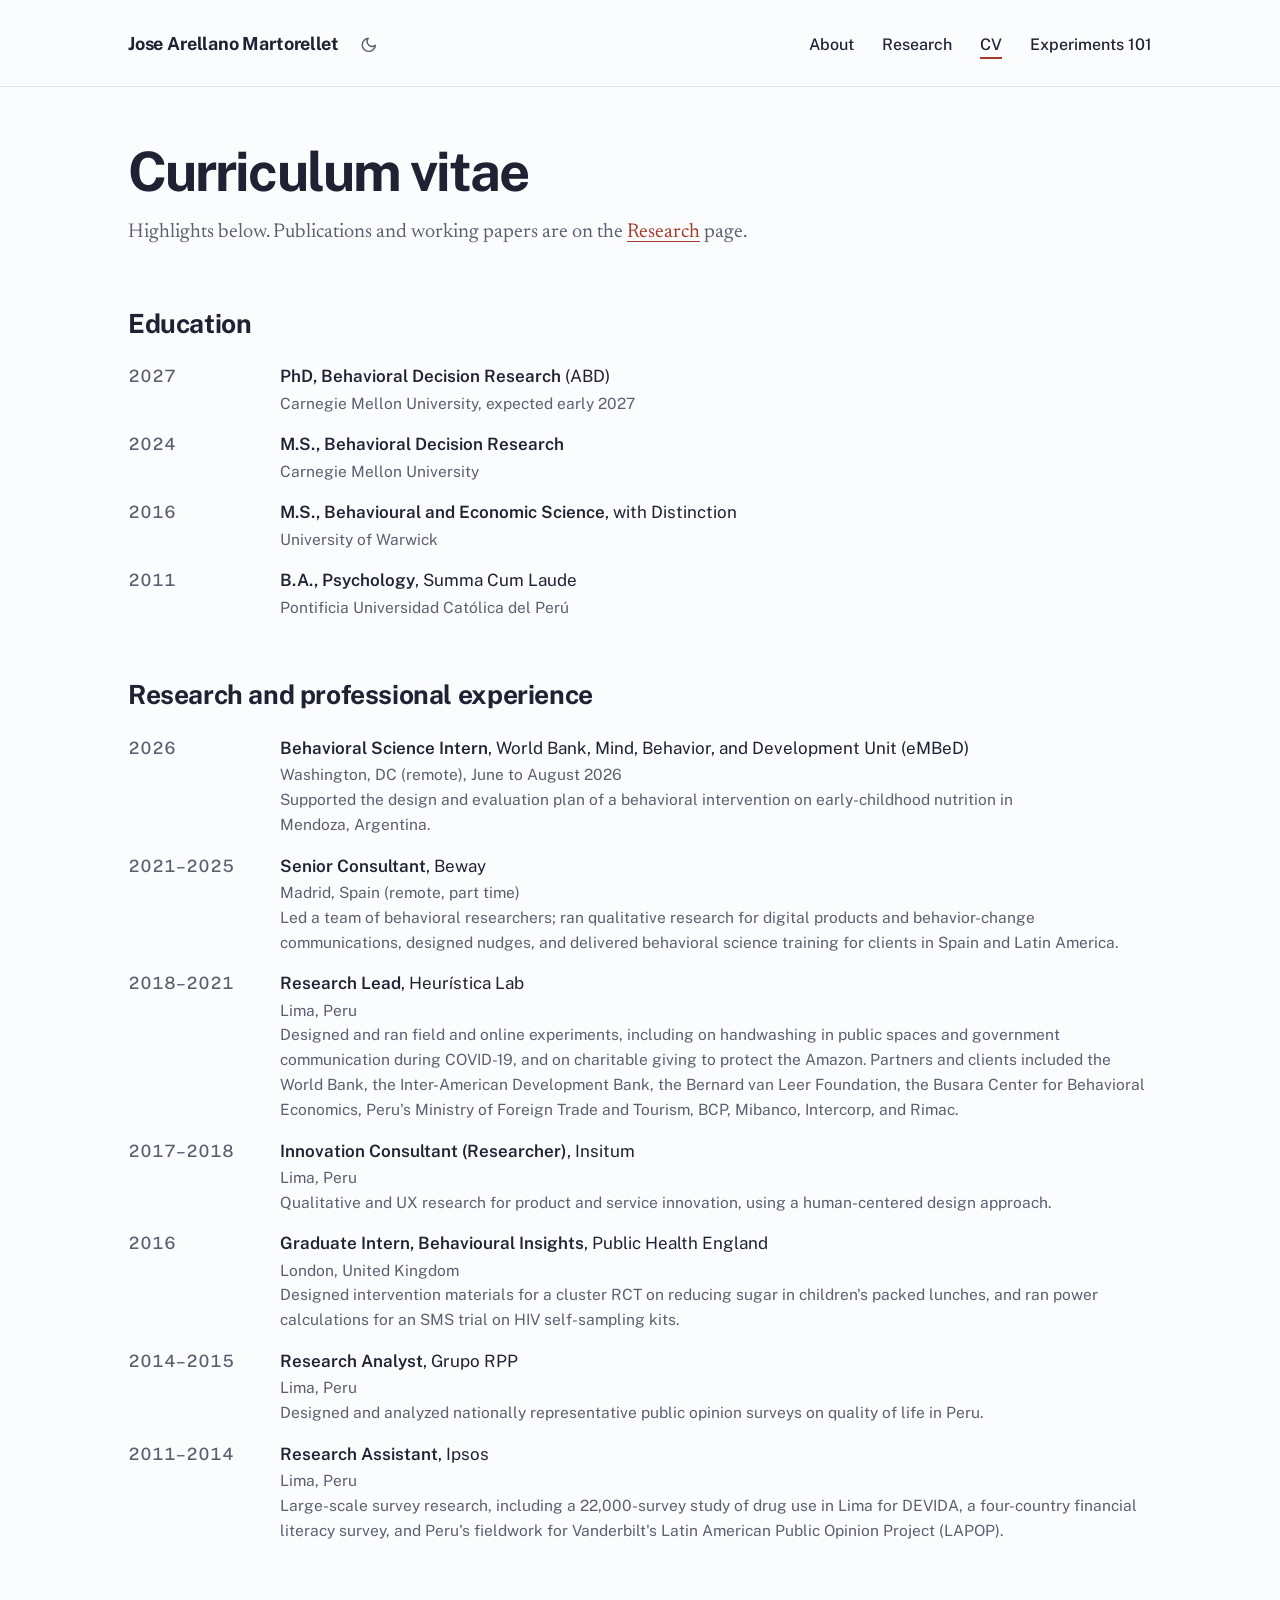
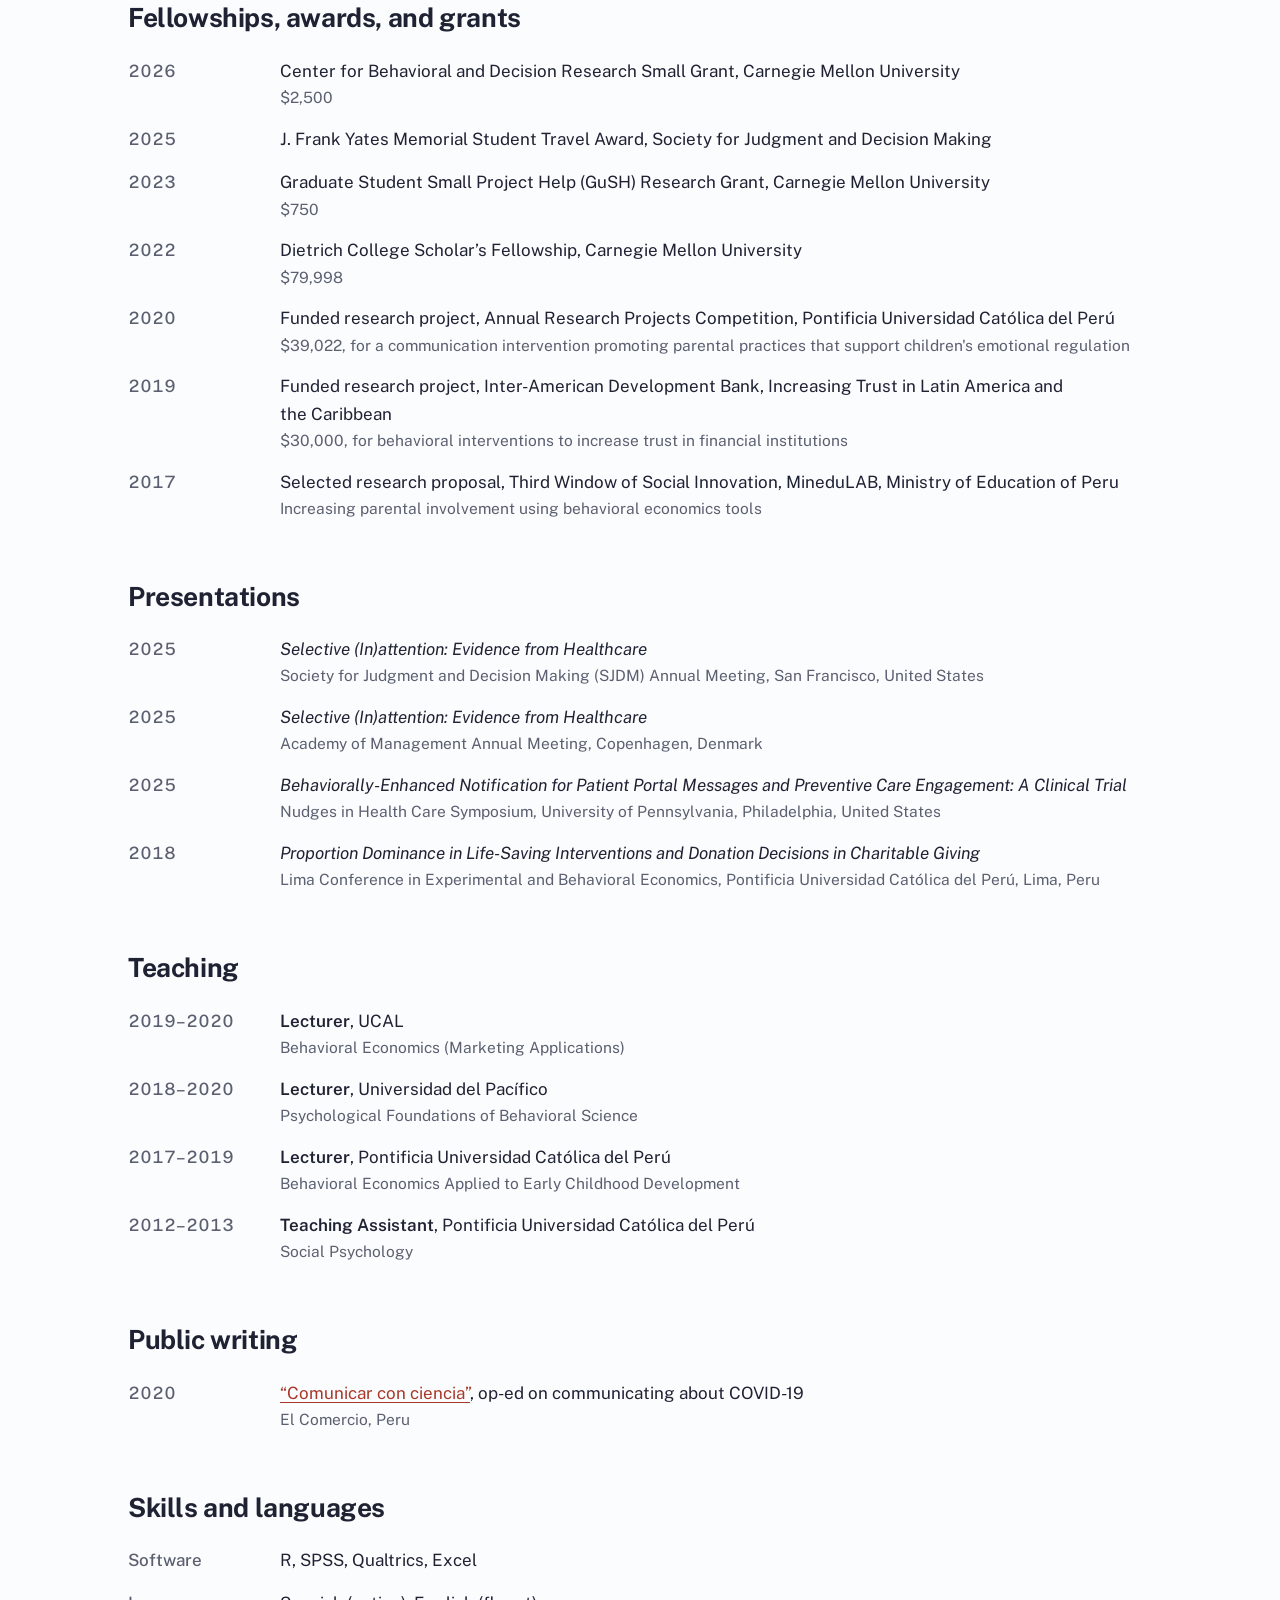
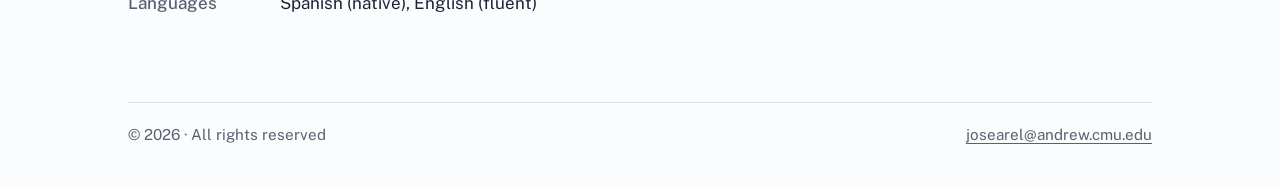
==== commit 5fd89d74: "Footer: back to the copyright line Co-Authored-By: Claude Opus 5.5 <noreply@anthropic.com> Claude-Se" ====
--- a/cv.html
+++ b/cv.html
@@ -146,17 +146,8 @@
   <!-- ===== FOOTER (same on every page) ===== -->
   <footer class="site-footer">
     <div class="wrap">
-      <span>Made in Pittsburgh. Last updated <span class="updated">November 2026</span>.</span>
-      <script>
-        (function () {   /* "Last updated": the month this page was last changed on the server */
-          var d = new Date(document.lastModified);
-          if (isNaN(d)) return;
-          var es = document.documentElement.lang === 'es';
-          document.querySelectorAll('.updated').forEach(function (e) {
-            e.textContent = d.toLocaleDateString(es ? 'es' : 'en-US', { month: 'long', year: 'numeric' });
-          });
-        })();
-      </script>
+      <span>© <span class="copy-year">2026</span> · All rights reserved</span>
+      <script>document.querySelectorAll(".copy-year").forEach(e => e.textContent = new Date().getFullYear());</script>
       <a href="mailto:josearel@andrew.cmu.edu">josearel@andrew.cmu.edu</a>
     </div>
   </footer>
